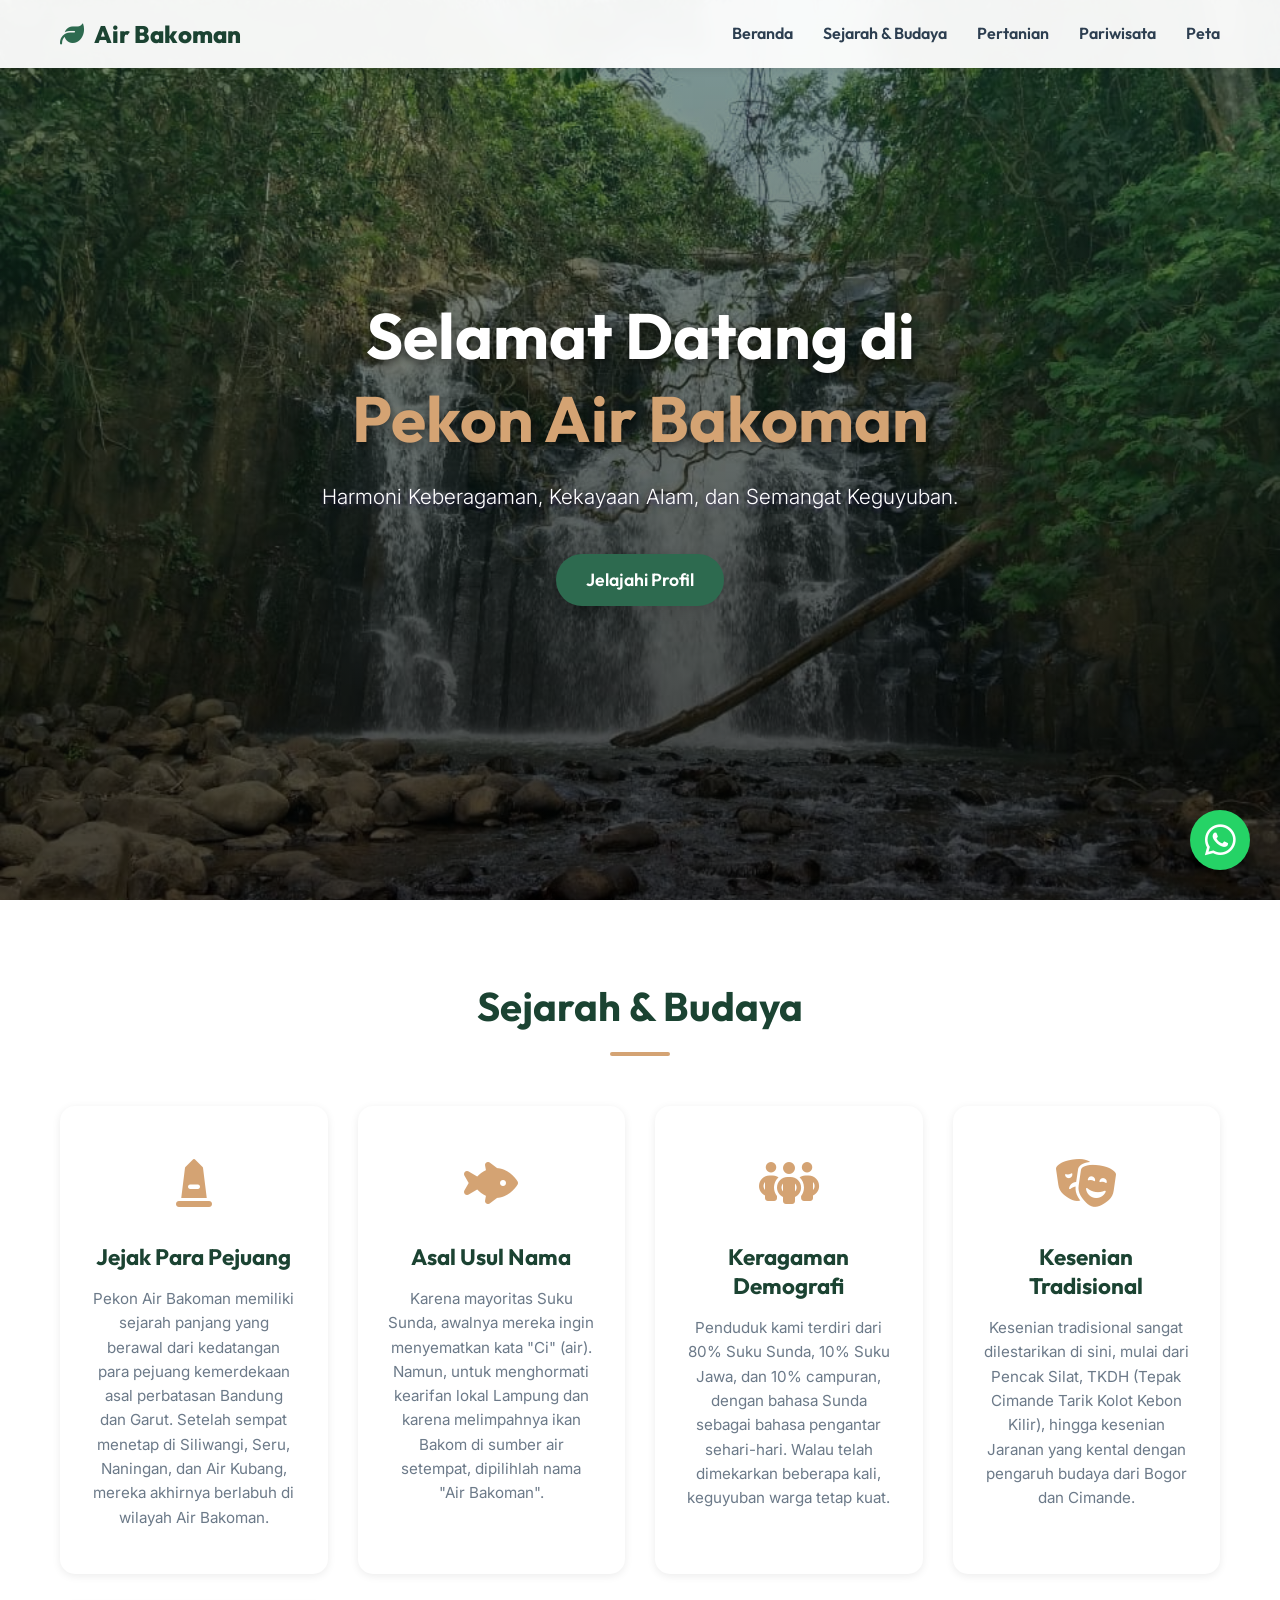
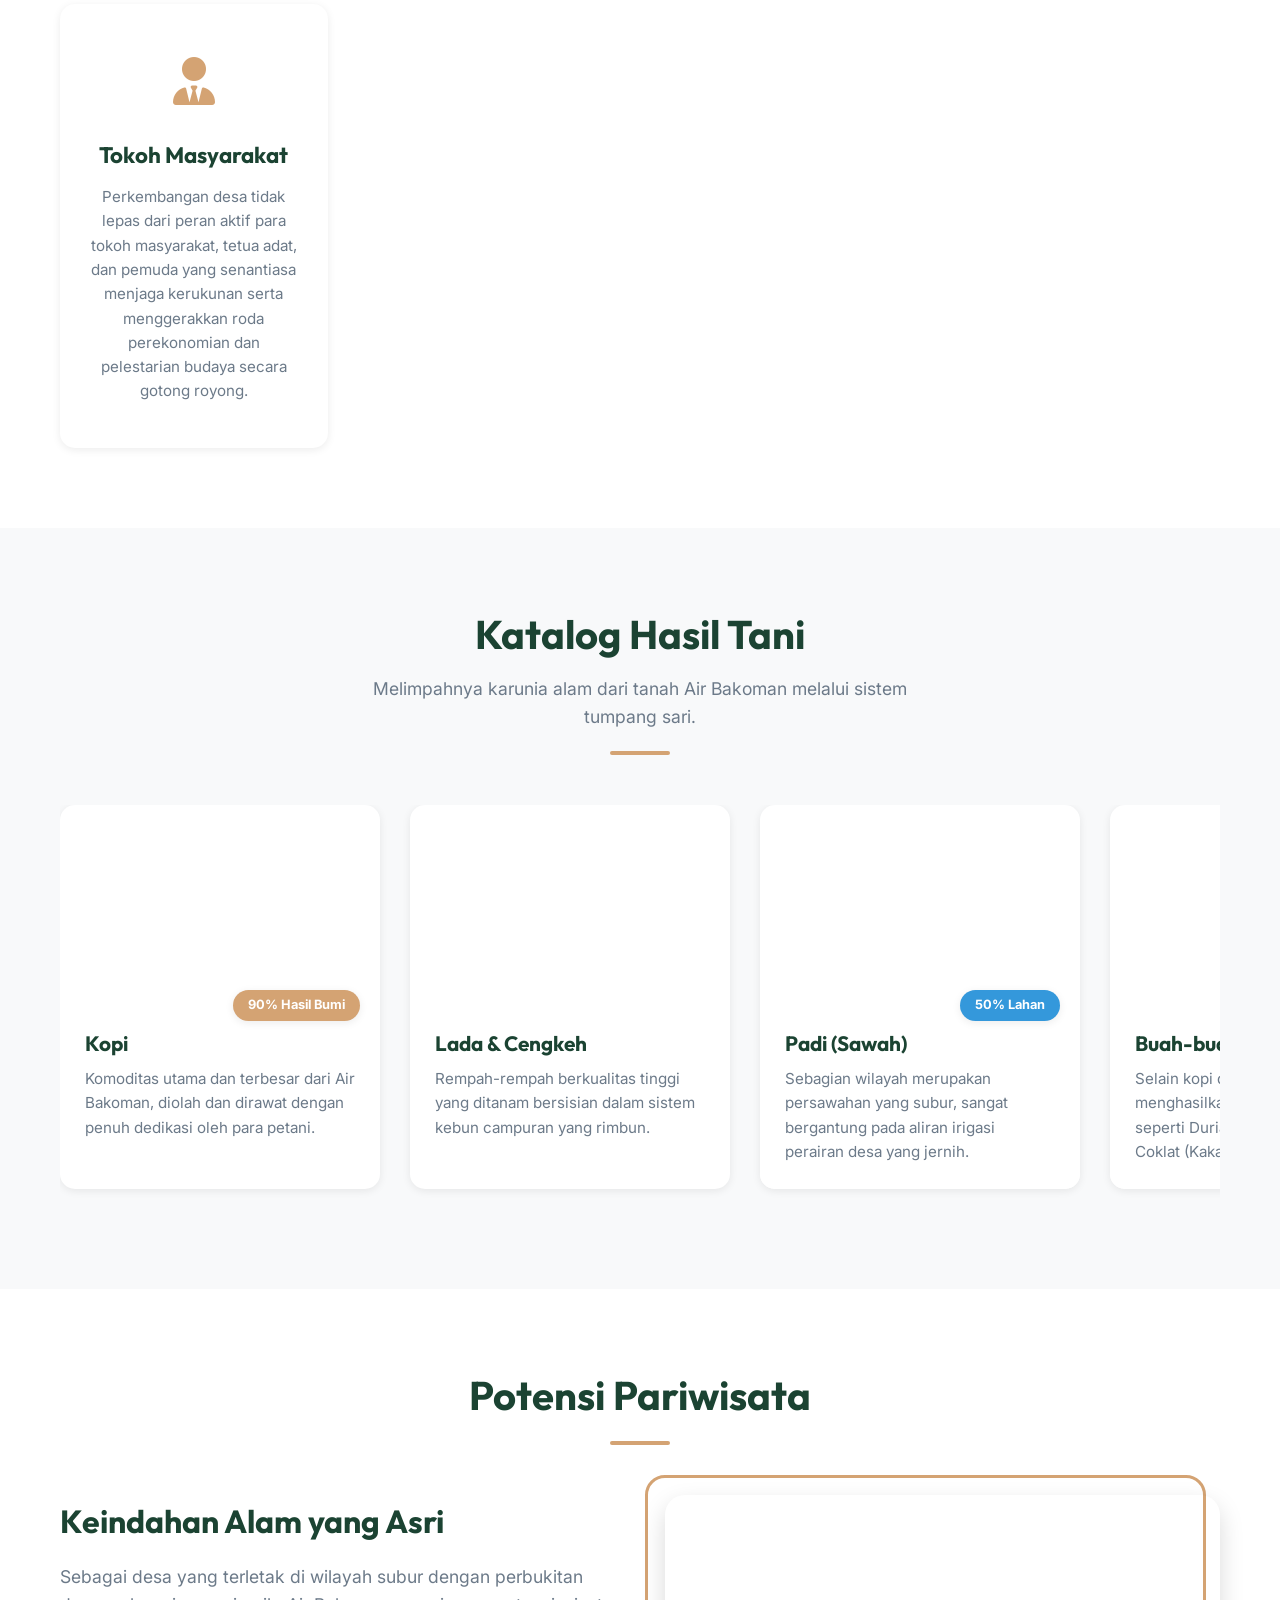
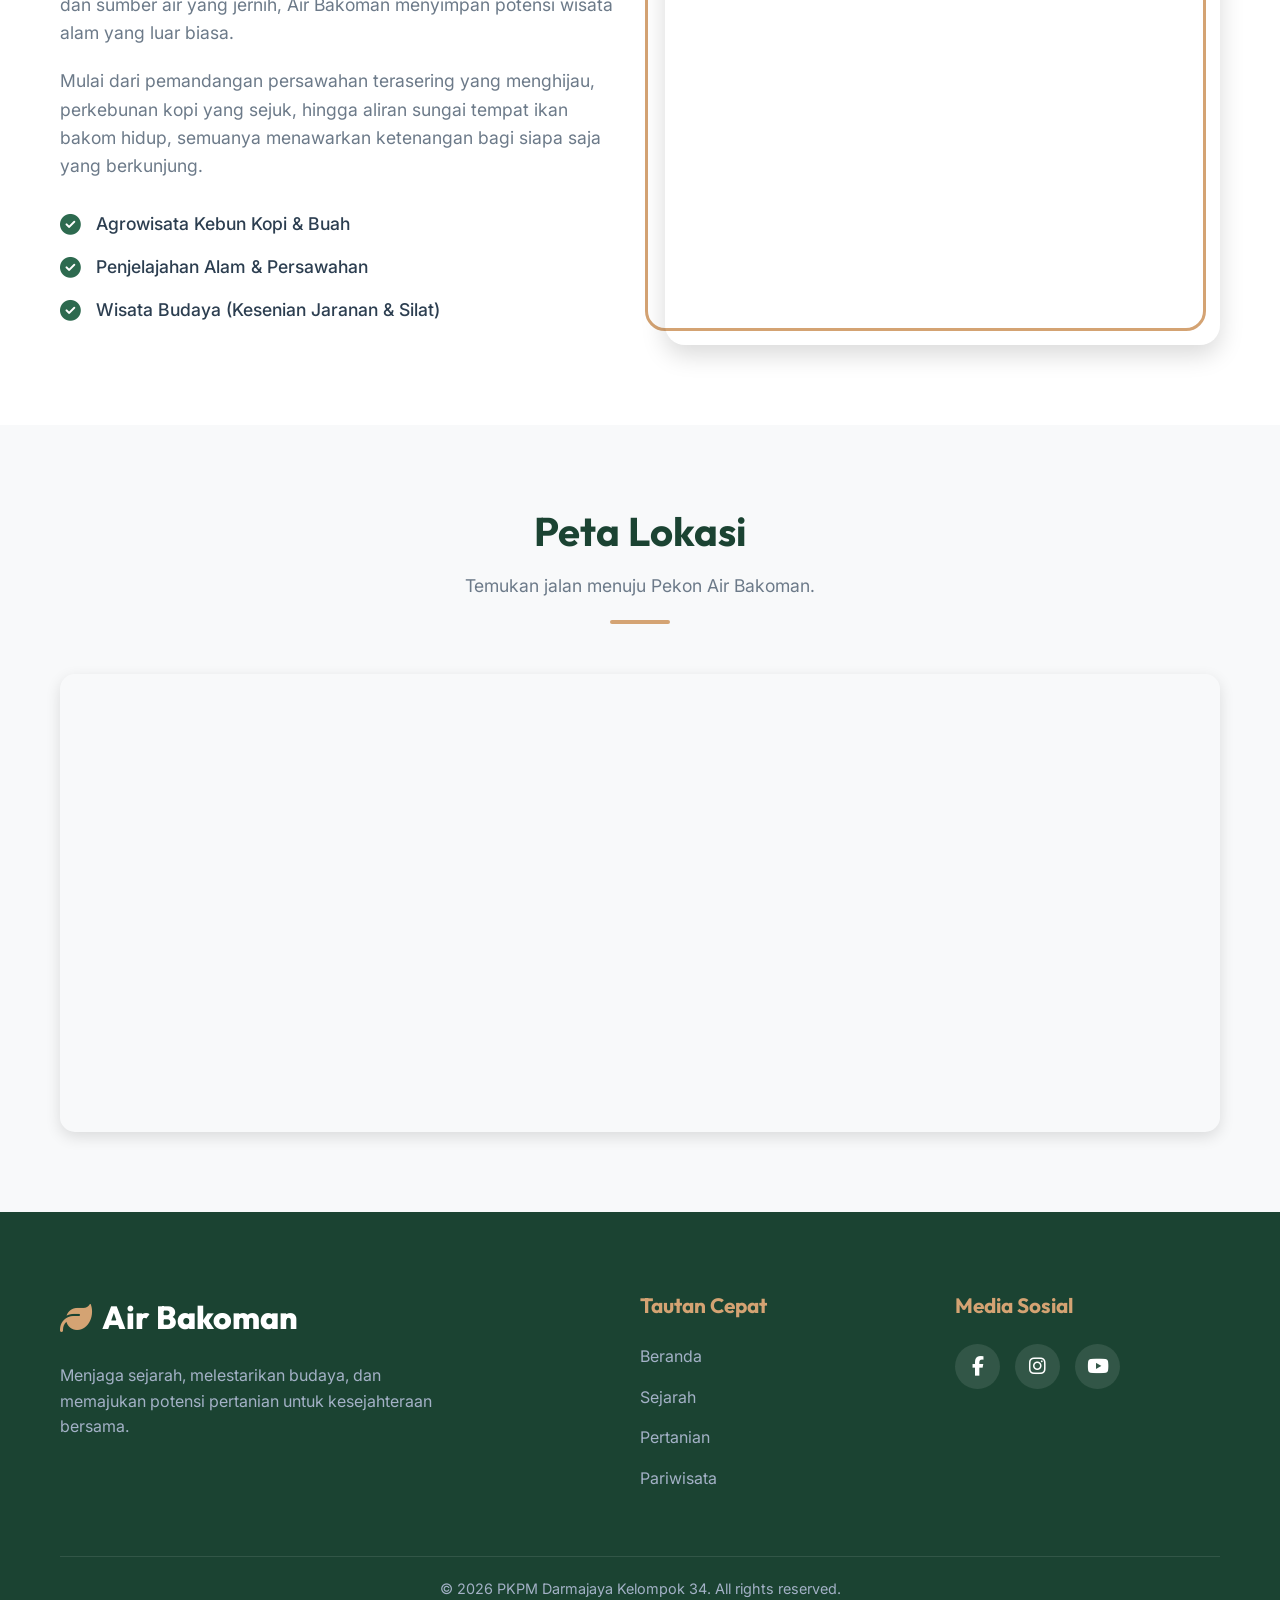
==== index.html @ 79b150c1 "Add files via upload fix" ====
<!DOCTYPE html>
<html lang="id">
<head>
    <meta charset="UTF-8">
    <meta name="viewport" content="width=device-width, initial-scale=1.0">
    <meta name="description" content="Website Profil Pekon Air Bakoman, sebuah desa yang kaya akan sejarah budaya dan potensi pertanian melimpah di perbatasan Lampung.">
    <title>Profil Pekon Air Bakoman</title>
    <!-- Google Fonts -->
    <link rel="preconnect" href="https://fonts.googleapis.com">
    <link rel="preconnect" href="https://fonts.gstatic.com" crossorigin>
    <link href="https://fonts.googleapis.com/css2?family=Inter:wght@300;400;500;600;700&family=Outfit:wght@400;600;700;800&display=swap" rel="stylesheet">
    <!-- Font Awesome Icons -->
    <link rel="stylesheet" href="https://cdnjs.cloudflare.com/ajax/libs/font-awesome/6.4.0/css/all.min.css">
    <!-- Custom CSS -->
    <link rel="stylesheet" href="css/style.css">
</head>
<body>
    <!-- Navbar -->
    <nav class="navbar">
        <div class="nav-container">
            <a href="#" class="nav-logo">
                <i class="fa-solid fa-leaf"></i> <span>Air Bakoman</span>
            </a>
            <div class="nav-menu">
                <a href="#home" class="nav-link">Beranda</a>
                <a href="#history" class="nav-link">Sejarah & Budaya</a>
                <a href="#agriculture" class="nav-link">Pertanian</a>
                <a href="#tourism" class="nav-link">Pariwisata</a>
                <a href="#map" class="nav-link">Peta</a>
            </div>
            <div class="mobile-toggle">
                <i class="fa-solid fa-bars"></i>
            </div>
        </div>
    </nav>

    <!-- Hero Section -->
    <header id="home" class="hero">
        <div class="hero-bg-wrapper">
            <img src="assets/images/arter batu susun.jpeg" alt="Panorama Alam Desa Air Bakoman Tanggamus" class="hero-bg-img" />
            <div class="hero-overlay"></div>
        </div>
        <div class="hero-content">
            <h1 class="fade-in-up">Selamat Datang di <br><span class="highlight">Pekon Air Bakoman</span></h1>
            <p class="fade-in-up delay-1">Harmoni Keberagaman, Kekayaan Alam, dan Semangat Keguyuban.</p>
            <a href="#history" class="btn-primary fade-in-up delay-2">Jelajahi Profil</a>
        </div>
    </header>

    <!-- Sejarah & Budaya Section -->
    <section id="history" class="section reveal">
        <div class="container">
            <div class="section-header">
                <h2>Sejarah & Budaya</h2>
                <div class="divider"></div>
            </div>
            <div class="history-grid">
                <div class="history-card">
                    <div class="card-icon"><i class="fa-solid fa-monument"></i></div>
                    <h3>Jejak Para Pejuang</h3>
                    <p>Pekon Air Bakoman memiliki sejarah panjang yang berawal dari kedatangan para pejuang kemerdekaan asal perbatasan Bandung dan Garut. Setelah sempat menetap di Siliwangi, Seru, Naningan, dan Air Kubang, mereka akhirnya berlabuh di wilayah Air Bakoman.</p>
                </div>
                <div class="history-card">
                    <div class="card-icon"><i class="fa-solid fa-fish-fins"></i></div>
                    <h3>Asal Usul Nama</h3>
                    <p>Karena mayoritas Suku Sunda, awalnya mereka ingin menyematkan kata "Ci" (air). Namun, untuk menghormati kearifan lokal Lampung dan karena melimpahnya ikan Bakom di sumber air setempat, dipilihlah nama "Air Bakoman".</p>
                </div>
                <div class="history-card">
                    <div class="card-icon"><i class="fa-solid fa-people-group"></i></div>
                    <h3>Keragaman Demografi</h3>
                    <p>Penduduk kami terdiri dari 80% Suku Sunda, 10% Suku Jawa, dan 10% campuran, dengan bahasa Sunda sebagai bahasa pengantar sehari-hari. Walau telah dimekarkan beberapa kali, keguyuban warga tetap kuat.</p>
                </div>
                <div class="history-card">
                    <div class="card-icon"><i class="fa-solid fa-masks-theater"></i></div>
                    <h3>Kesenian Tradisional</h3>
                    <p>Kesenian tradisional sangat dilestarikan di sini, mulai dari Pencak Silat, TKDH (Tepak Cimande Tarik Kolot Kebon Kilir), hingga kesenian Jaranan yang kental dengan pengaruh budaya dari Bogor dan Cimande.</p>
                </div>
                <div class="history-card">
                    <div class="card-icon"><i class="fa-solid fa-user-tie"></i></div>
                    <h3>Tokoh Masyarakat</h3>
                    <p>Perkembangan desa tidak lepas dari peran aktif para tokoh masyarakat, tetua adat, dan pemuda yang senantiasa menjaga kerukunan serta menggerakkan roda perekonomian dan pelestarian budaya secara gotong royong.</p>
                </div>
            </div>
        </div>
    </section>

    <!-- Katalog Hasil Tani Section -->
    <section id="agriculture" class="section bg-light reveal">
        <div class="container">
            <div class="section-header">
                <h2>Katalog Hasil Tani</h2>
                <p class="subtitle">Melimpahnya karunia alam dari tanah Air Bakoman melalui sistem tumpang sari.</p>
                <div class="divider"></div>
            </div>
            
            <div class="agri-grid">
                <!-- Card 1 -->
                <div class="agri-card">
                    <div class="agri-img" style="background-image: url('https://images.unsplash.com/photo-1611162458324-aae1eb4129a4?q=80&w=600&auto=format&fit=crop');"></div>
                    <div class="agri-content">
                        <h3>Kopi</h3>
                        <div class="badge">90% Hasil Bumi</div>
                        <p>Komoditas utama dan terbesar dari Air Bakoman, diolah dan dirawat dengan penuh dedikasi oleh para petani.</p>
                    </div>
                </div>
                <!-- Card 2 -->
                <div class="agri-card">
                    <div class="agri-img" style="background-image: url('https://images.unsplash.com/photo-1596040033229-a9821ebd058d?q=80&w=600&auto=format&fit=crop');"></div>
                    <div class="agri-content">
                        <h3>Lada & Cengkeh</h3>
                        <p>Rempah-rempah berkualitas tinggi yang ditanam bersisian dalam sistem kebun campuran yang rimbun.</p>
                    </div>
                </div>
                <!-- Card 3 -->
                <div class="agri-card">
                    <div class="agri-img" style="background-image: url('https://images.unsplash.com/photo-1588668214407-6ea9a6d8c272?q=80&w=600&auto=format&fit=crop');"></div>
                    <div class="agri-content">
                        <h3>Padi (Sawah)</h3>
                        <div class="badge badge-blue">50% Lahan</div>
                        <p>Sebagian wilayah merupakan persawahan yang subur, sangat bergantung pada aliran irigasi perairan desa yang jernih.</p>
                    </div>
                </div>
                <!-- Card 4 -->
                <div class="agri-card">
                    <div class="agri-img" style="background-image: url('https://images.unsplash.com/photo-1610832958506-aa56368176cf?q=80&w=600&auto=format&fit=crop');"></div>
                    <div class="agri-content">
                        <h3>Buah-buahan</h3>
                        <p>Selain kopi dan rempah, kebun juga menghasilkan panen buah musiman seperti Durian, Alpukat, Pisang, dan Coklat (Kakao).</p>
                    </div>
                </div>
            </div>
        </div>
    </section>

    <!-- Pariwisata Section -->
    <section id="tourism" class="section reveal">
        <div class="container">
            <div class="section-header">
                <h2>Potensi Pariwisata</h2>
                <div class="divider"></div>
            </div>
            <div class="tourism-container">
                <div class="tourism-info">
                    <h3>Keindahan Alam yang Asri</h3>
                    <p>Sebagai desa yang terletak di wilayah subur dengan perbukitan dan sumber air yang jernih, Air Bakoman menyimpan potensi wisata alam yang luar biasa.</p>
                    <p>Mulai dari pemandangan persawahan terasering yang menghijau, perkebunan kopi yang sejuk, hingga aliran sungai tempat ikan bakom hidup, semuanya menawarkan ketenangan bagi siapa saja yang berkunjung.</p>
                    <ul class="tourism-list">
                        <li><i class="fa-solid fa-check-circle"></i> Agrowisata Kebun Kopi & Buah</li>
                        <li><i class="fa-solid fa-check-circle"></i> Penjelajahan Alam & Persawahan</li>
                        <li><i class="fa-solid fa-check-circle"></i> Wisata Budaya (Kesenian Jaranan & Silat)</li>
                    </ul>
                </div>
                <div class="tourism-image" style="background-image: url('https://images.unsplash.com/photo-1518182170546-076616fdfaaf?q=80&w=800&auto=format&fit=crop');">
                </div>
            </div>
        </div>
    </section>

    <!-- Maps Section -->
    <section id="map" class="section bg-light reveal">
        <div class="container">
            <div class="section-header">
                <h2>Peta Lokasi</h2>
                <p class="subtitle">Temukan jalan menuju Pekon Air Bakoman.</p>
                <div class="divider"></div>
            </div>
            <div class="map-container">
                <!-- Using a placeholder embed map since exact coordinates weren't provided. 
                     Will use general Lampung / Pulau Panggung area as placeholder -->
                <iframe 
                    src="https://www.google.com/maps/embed?pb=!1m18!1m12!1m3!1d127116.74235284196!2d104.604712!3d-5.3615175!2m3!1f0!2f0!3f0!3m2!1i1024!2i768!4f13.1!3m3!1m2!1s0x2e472f8832ebaa2b%3A0xf6b50e39c4f74d0!2sPulau%20Panggung%2C%20Tanggamus%20Regency%2C%20Lampung!5e0!3m2!1sen!2sid!4v1700000000000!5m2!1sen!2sid" 
                    width="100%" 
                    height="450" 
                    style="border:0;" 
                    allowfullscreen="" 
                    loading="lazy" 
                    referrerpolicy="no-referrer-when-downgrade">
                </iframe>
            </div>
        </div>
    </section>

    <!-- Footer -->
    <footer class="footer">
        <div class="container">
            <div class="footer-grid">
                <div class="footer-brand">
                    <div class="footer-logo">
                        <i class="fa-solid fa-leaf"></i> <span>Air Bakoman</span>
                    </div>
                    <p>Menjaga sejarah, melestarikan budaya, dan memajukan potensi pertanian untuk kesejahteraan bersama.</p>
                </div>
                <div class="footer-links">
                    <h3>Tautan Cepat</h3>
                    <ul>
                        <li><a href="#home">Beranda</a></li>
                        <li><a href="#history">Sejarah</a></li>
                        <li><a href="#agriculture">Pertanian</a></li>
                        <li><a href="#tourism">Pariwisata</a></li>
                    </ul>
                </div>
                <div class="footer-social">
                    <h3>Media Sosial</h3>
                    <div class="social-icons">
                        <a href="#" class="social-icon"><i class="fa-brands fa-facebook-f"></i></a>
                        <a href="#" class="social-icon"><i class="fa-brands fa-instagram"></i></a>
                        <a href="#" class="social-icon"><i class="fa-brands fa-youtube"></i></a>
                    </div>
                </div>
            </div>
            <div class="footer-bottom">
                <p>&copy; 2026 PKPM Darmajaya Kelompok 34. All rights reserved.</p>
            </div>
        </div>
    </footer>

    <!-- WhatsApp Floating Button -->
    <a href="https://wa.me/6281234567890" class="wa-float" target="_blank" rel="noopener noreferrer">
        <i class="fa-brands fa-whatsapp"></i>
    </a>

    <!-- Scripts -->
    <script src="js/script.js"></script>
</body>
</html>
---- css/style.css ----
/* Root Variables for Theming */
:root {
    --primary-color: #2D6A4F; /* Emerald Green */
    --primary-dark: #1B4332;
    --primary-light: #40916C;
    --accent-color: #D4A373; /* Earthy Brown/Gold */
    --text-dark: #2C3E50;
    --text-light: #6C7A89;
    --bg-light: #F8F9FA;
    --bg-white: #FFFFFF;
    
    --font-heading: 'Outfit', sans-serif;
    --font-body: 'Inter', sans-serif;
    
    --transition: all 0.3s ease;
    --shadow-sm: 0 2px 8px rgba(0,0,0,0.08);
    --shadow-md: 0 5px 15px rgba(0,0,0,0.12);
    --shadow-lg: 0 10px 25px rgba(0,0,0,0.15);
}

/* Reset & Base Styles */
* {
    margin: 0;
    padding: 0;
    box-sizing: border-box;
}

html {
    scroll-behavior: smooth;
}

body {
    font-family: var(--font-body);
    color: var(--text-dark);
    line-height: 1.6;
    background-color: var(--bg-white);
    overflow-x: hidden;
}

h1, h2, h3, h4, h5, h6 {
    font-family: var(--font-heading);
    font-weight: 700;
    line-height: 1.3;
}

a {
    text-decoration: none;
    color: inherit;
    transition: var(--transition);
}

ul {
    list-style: none;
}

.container {
    max-width: 1200px;
    margin: 0 auto;
    padding: 0 20px;
}

.section {
    padding: 80px 0;
}

.bg-light {
    background-color: var(--bg-light);
}

.section-header {
    text-align: center;
    margin-bottom: 50px;
}

.section-header h2 {
    font-size: 2.5rem;
    color: var(--primary-dark);
    margin-bottom: 15px;
}

.section-header .subtitle {
    color: var(--text-light);
    font-size: 1.1rem;
    max-width: 600px;
    margin: 0 auto;
}

.divider {
    height: 4px;
    width: 60px;
    background-color: var(--accent-color);
    margin: 20px auto 0;
    border-radius: 2px;
}

/* Typography & Utilities */
.btn-primary {
    display: inline-block;
    background-color: var(--primary-color);
    color: white;
    padding: 12px 30px;
    border-radius: 30px;
    font-family: var(--font-heading);
    font-weight: 600;
    font-size: 1.1rem;
    box-shadow: var(--shadow-md);
}

.btn-primary:hover {
    background-color: var(--primary-dark);
    transform: translateY(-3px);
    box-shadow: var(--shadow-lg);
}

/* Navbar */
.navbar {
    position: fixed;
    top: 0;
    left: 0;
    width: 100%;
    background-color: rgba(255, 255, 255, 0.95);
    backdrop-filter: blur(10px);
    box-shadow: var(--shadow-sm);
    z-index: 1000;
    transition: var(--transition);
    padding: 15px 0;
}

.navbar.scrolled {
    padding: 10px 0;
}

.nav-container {
    max-width: 1200px;
    margin: 0 auto;
    padding: 0 20px;
    display: flex;
    justify-content: space-between;
    align-items: center;
}

.nav-logo {
    display: flex;
    align-items: center;
    gap: 10px;
    font-family: var(--font-heading);
    font-size: 1.5rem;
    font-weight: 800;
    color: var(--primary-dark);
}

.nav-logo i {
    color: var(--primary-color);
}

.nav-menu {
    display: flex;
    gap: 30px;
}

.nav-link {
    font-family: var(--font-heading);
    font-weight: 600;
    font-size: 1rem;
    color: var(--text-dark);
    position: relative;
}

.nav-link::after {
    content: '';
    position: absolute;
    bottom: -5px;
    left: 0;
    width: 0;
    height: 2px;
    background-color: var(--primary-color);
    transition: var(--transition);
}

.nav-link:hover {
    color: var(--primary-color);
}

.nav-link:hover::after {
    width: 100%;
}

.mobile-toggle {
    display: none;
    font-size: 1.5rem;
    color: var(--primary-dark);
    cursor: pointer;
}

/* Hero Section */
.hero {
    height: 100vh;
    position: relative;
    display: flex;
    align-items: center;
    justify-content: center;
    text-align: center;
    color: white;
    overflow: hidden; /* Important for shape divider and kenburns */
}

.hero-bg-wrapper {
    position: absolute;
    top: 0;
    left: 0;
    width: 100%;
    height: 100%;
    z-index: 0;
    overflow: hidden;
}

.hero-bg-img {
    width: 100%;
    height: 100%;
    object-fit: cover;
    object-position: center;
    animation: kenburns 25s infinite alternate ease-in-out;
    transform-origin: center center;
}

.hero-overlay {
    position: absolute;
    top: 0;
    left: 0;
    width: 100%;
    height: 100%;
    background: linear-gradient(rgba(27, 67, 50, 0.5), rgba(0, 0, 0, 0.7));
    z-index: 1;
}

.hero-content {
    position: relative;
    z-index: 2;
    max-width: 800px;
    padding: 0 20px;
}

@keyframes kenburns {
    0% { transform: scale(1); }
    100% { transform: scale(1.15); }
}


.hero h1 {
    font-size: 4rem;
    margin-bottom: 20px;
    text-shadow: 0 4px 10px rgba(0,0,0,0.5);
}

.hero .highlight {
    color: var(--accent-color);
}

.hero p {
    font-size: 1.3rem;
    margin-bottom: 40px;
    font-weight: 300;
    text-shadow: 0 2px 5px rgba(40, 13, 101, 0.5);
}

/* Animations */
.fade-in-up {
    opacity: 0;
    transform: translateY(30px);
    animation: fadeInUp 1s ease forwards;
}

.delay-1 { animation-delay: 0.3s; }
.delay-2 { animation-delay: 0.6s; }

@keyframes fadeInUp {
    to {
        opacity: 1;
        transform: translateY(0);
    }
}

/* Sejarah & Budaya */
.history-grid {
    display: grid;
    grid-template-columns: repeat(auto-fit, minmax(250px, 1fr));
    gap: 30px;
    margin-top: 40px;
}

.history-card {
    background: var(--bg-white);
    padding: 40px 30px;
    border-radius: 15px;
    box-shadow: var(--shadow-sm);
    text-align: center;
    transition: var(--transition);
    border-bottom: 4px solid transparent;
}

.history-card:hover {
    transform: translateY(-10px);
    box-shadow: var(--shadow-md);
    border-bottom-color: var(--primary-color);
}

.card-icon {
    font-size: 3rem;
    color: var(--accent-color);
    margin-bottom: 20px;
}

.history-card h3 {
    color: var(--primary-dark);
    margin-bottom: 15px;
    font-size: 1.4rem;
}

.history-card p {
    color: var(--text-light);
    font-size: 0.95rem;
}

/* Katalog Hasil Tani Slider */
.agri-grid {
    display: flex;
    overflow-x: auto;
    scroll-snap-type: x mandatory;
    gap: 30px;
    padding-bottom: 20px;
    scrollbar-width: thin;
    scrollbar-color: var(--primary-color) var(--bg-light);
}

.agri-grid::-webkit-scrollbar {
    height: 8px;
}
.agri-grid::-webkit-scrollbar-track {
    background: var(--bg-light);
    border-radius: 4px;
}
.agri-grid::-webkit-scrollbar-thumb {
    background-color: var(--primary-color);
    border-radius: 4px;
}

.agri-card {
    flex: 0 0 auto;
    width: 320px;
    scroll-snap-align: start;
    background: var(--bg-white);
    border-radius: 15px;
    overflow: hidden;
    box-shadow: var(--shadow-sm);
    transition: var(--transition);
}

.agri-card:hover {
    transform: translateY(-10px);
    box-shadow: var(--shadow-lg);
}

.agri-img {
    height: 200px;
    background-size: cover;
    background-position: center;
    transition: var(--transition);
}

.agri-card:hover .agri-img {
    transform: scale(1.05);
}

.agri-content {
    padding: 25px;
    position: relative;
    background: var(--bg-white);
}

.agri-content h3 {
    color: var(--primary-dark);
    margin-bottom: 10px;
    font-size: 1.3rem;
}

.agri-content p {
    color: var(--text-light);
    font-size: 0.95rem;
}

.badge {
    position: absolute;
    top: -15px;
    right: 20px;
    background: var(--accent-color);
    color: white;
    padding: 5px 15px;
    border-radius: 20px;
    font-size: 0.8rem;
    font-weight: 700;
    box-shadow: var(--shadow-sm);
}

.badge-blue {
    background: #3498db;
}

/* Pariwisata */
.tourism-container {
    display: grid;
    grid-template-columns: 1fr 1fr;
    gap: 50px;
    align-items: center;
}

.tourism-info h3 {
    font-size: 2rem;
    color: var(--primary-dark);
    margin-bottom: 20px;
}

.tourism-info p {
    color: var(--text-light);
    margin-bottom: 20px;
    font-size: 1.1rem;
}

.tourism-list {
    margin-top: 30px;
}

.tourism-list li {
    display: flex;
    align-items: center;
    gap: 15px;
    margin-bottom: 15px;
    font-size: 1.1rem;
    font-weight: 500;
    color: var(--text-dark);
}

.tourism-list i {
    color: var(--primary-color);
    font-size: 1.3rem;
}

.tourism-image {
    height: 450px;
    border-radius: 20px;
    background-size: cover;
    background-position: center;
    box-shadow: var(--shadow-lg);
    position: relative;
}

.tourism-image::before {
    content: '';
    position: absolute;
    top: -20px;
    left: -20px;
    width: 100%;
    height: 100%;
    border: 3px solid var(--accent-color);
    border-radius: 20px;
    z-index: -1;
}

/* Map */
.map-container {
    border-radius: 15px;
    overflow: hidden;
    box-shadow: var(--shadow-md);
}

/* Footer */
.footer {
    background-color: var(--primary-dark);
    color: white;
    padding: 80px 0 20px;
}

.footer-grid {
    display: grid;
    grid-template-columns: 2fr 1fr 1fr;
    gap: 50px;
    margin-bottom: 50px;
}

.footer-logo {
    display: flex;
    align-items: center;
    gap: 10px;
    font-family: var(--font-heading);
    font-size: 2rem;
    font-weight: 800;
    margin-bottom: 20px;
}

.footer-logo i {
    color: var(--accent-color);
}

.footer-brand p {
    color: #A3B1C6;
    max-width: 400px;
}

.footer-links h3, .footer-social h3 {
    font-family: var(--font-heading);
    font-size: 1.3rem;
    margin-bottom: 25px;
    color: var(--accent-color);
}

.footer-links ul li {
    margin-bottom: 15px;
}

.footer-links a {
    color: #A3B1C6;
}

.footer-links a:hover {
    color: white;
    padding-left: 5px;
}

.social-icons {
    display: flex;
    gap: 15px;
}

.social-icon {
    display: flex;
    align-items: center;
    justify-content: center;
    width: 45px;
    height: 45px;
    background-color: rgba(255,255,255,0.1);
    border-radius: 50%;
    color: white;
    font-size: 1.2rem;
}

.social-icon:hover {
    background-color: var(--accent-color);
    transform: translateY(-3px);
}

.footer-bottom {
    text-align: center;
    padding-top: 20px;
    border-top: 1px solid rgba(255,255,255,0.1);
    color: #A3B1C6;
    font-size: 0.9rem;
}

/* Scroll Reveal Classes */
.reveal {
    opacity: 0;
    transform: translateY(50px);
    transition: all 0.8s ease;
}

.reveal.active {
    opacity: 1;
    transform: translateY(0);
}

/* Responsive Design */
@media (max-width: 992px) {
    .hero h1 { font-size: 3rem; }
    .tourism-container { grid-template-columns: 1fr; }
    .tourism-image { height: 350px; margin-top: 30px; }
    .footer-grid { grid-template-columns: 1fr 1fr; }
}

@media (max-width: 768px) {
    .nav-menu {
        position: fixed;
        top: 70px;
        left: -100%;
        width: 100%;
        height: calc(100vh - 70px);
        background-color: var(--bg-white);
        flex-direction: column;
        align-items: center;
        justify-content: center;
        transition: var(--transition);
    }
    
    .nav-menu.active {
        left: 0;
    }
    
    .mobile-toggle { display: block; }
    
    .hero h1 { font-size: 2.5rem; }
    .hero p { font-size: 1.1rem; }
    
    .footer-grid { grid-template-columns: 1fr; gap: 30px; }
}

/* WhatsApp Floating Button */
.wa-float {
    position: fixed;
    width: 60px;
    height: 60px;
    bottom: 30px;
    right: 30px;
    background-color: #25d366;
    color: #FFF;
    border-radius: 50px;
    text-align: center;
    font-size: 35px;
    box-shadow: var(--shadow-lg);
    z-index: 100;
    display: flex;
    align-items: center;
    justify-content: center;
    transition: var(--transition);
}

.wa-float:hover {
    background-color: #1ebe57;
    transform: translateY(-5px) scale(1.05);
    color: #FFF;
}
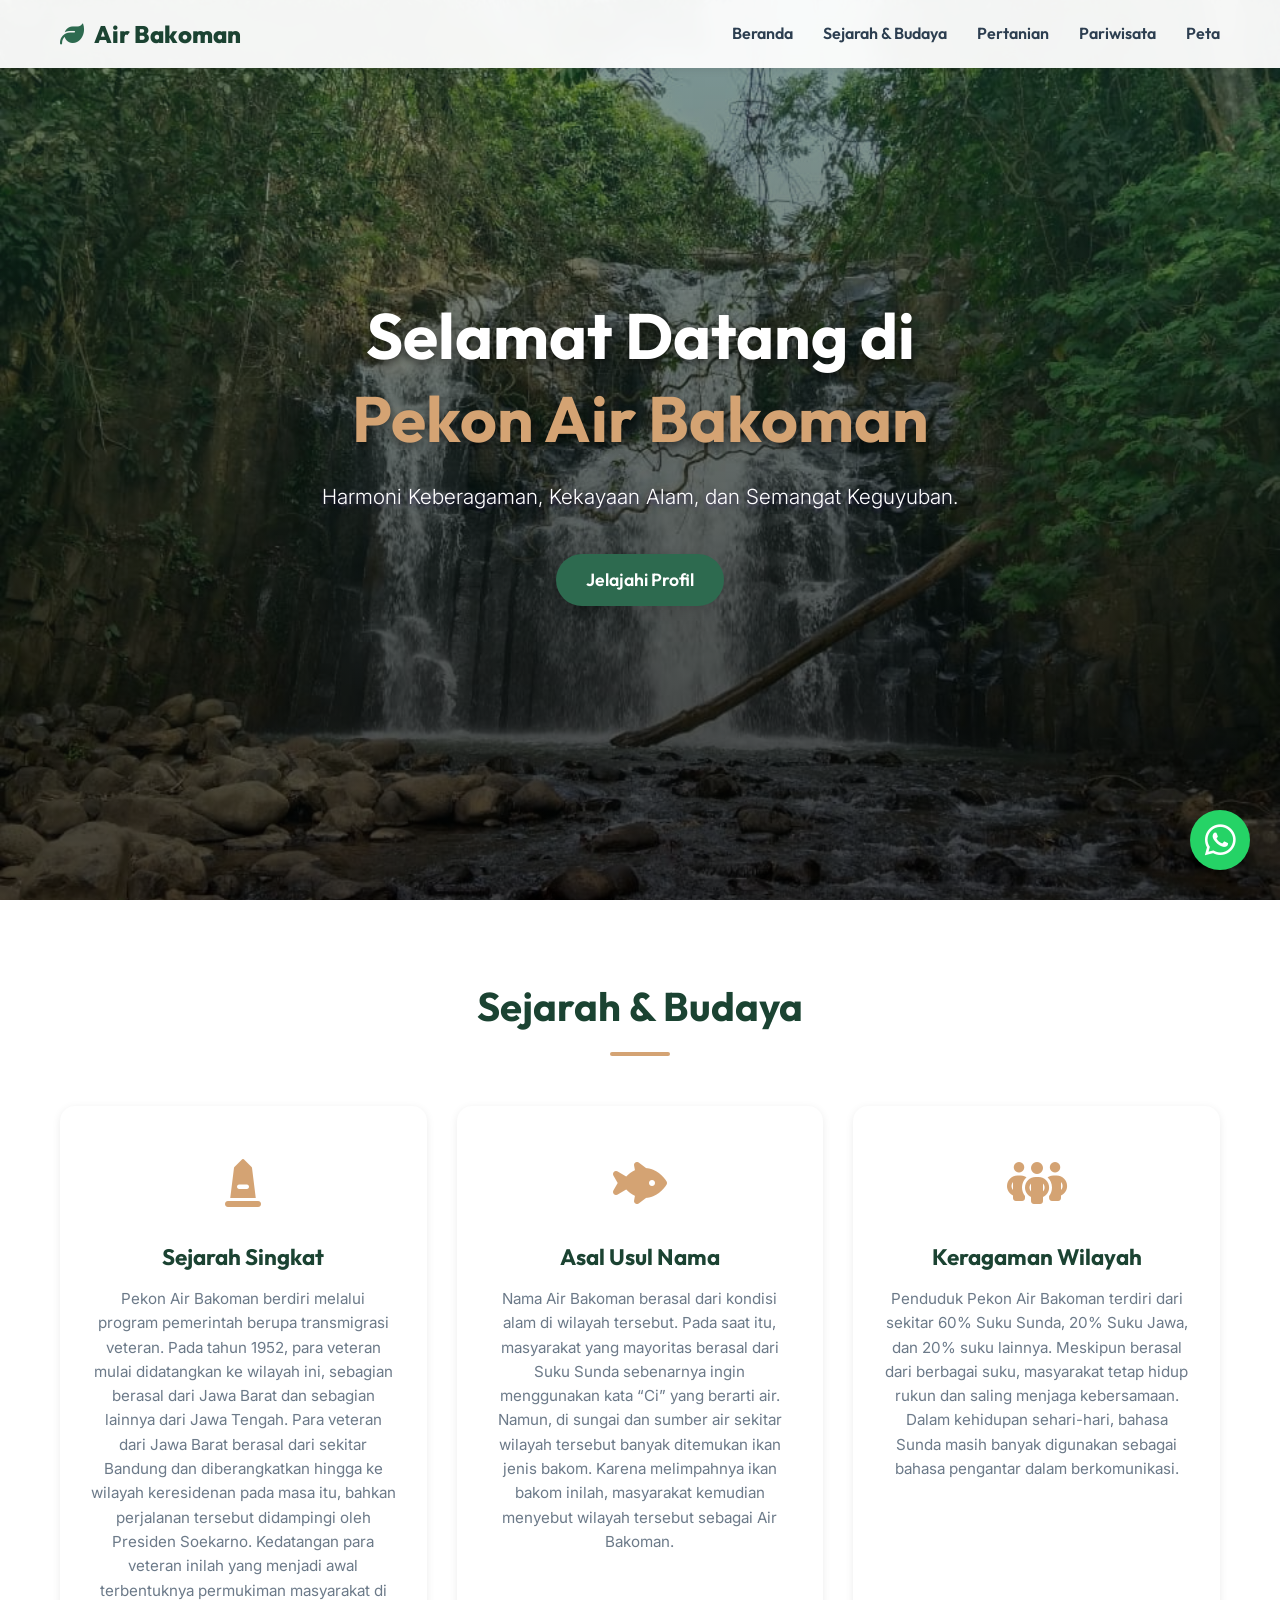
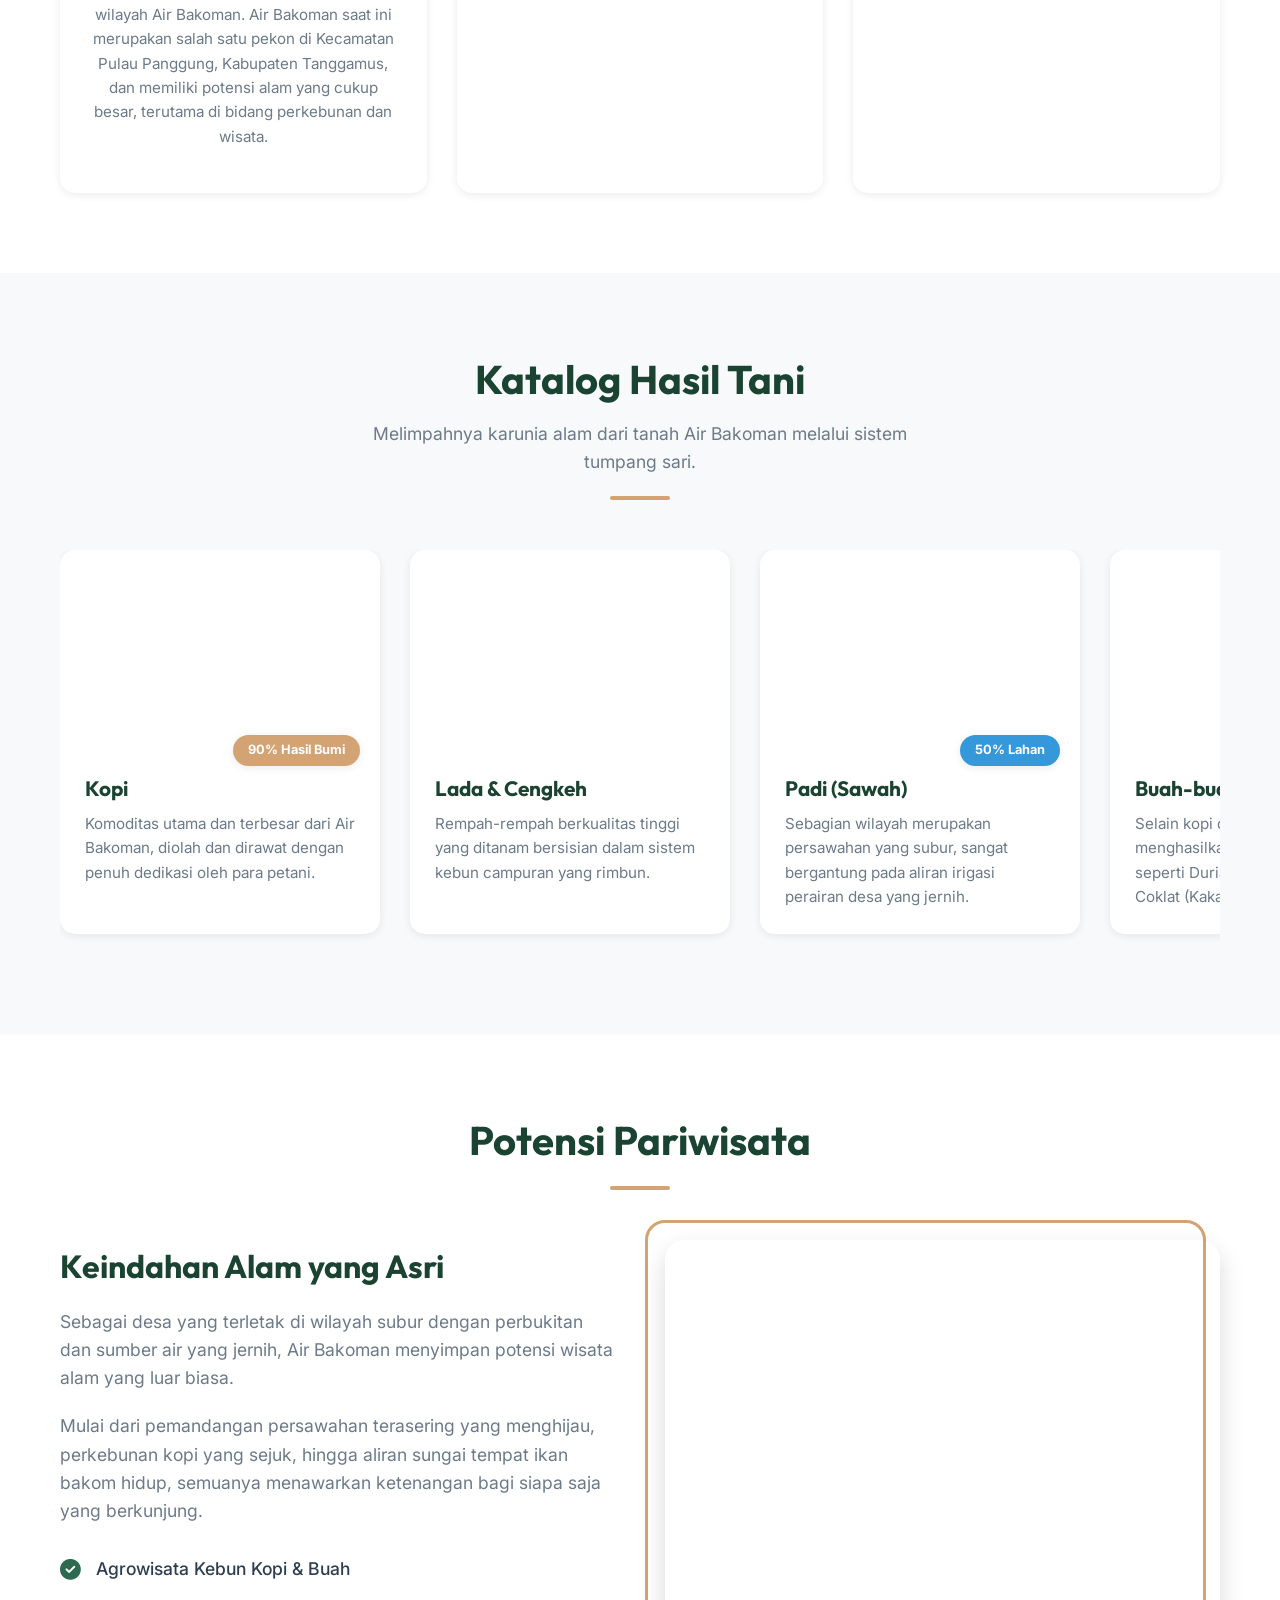
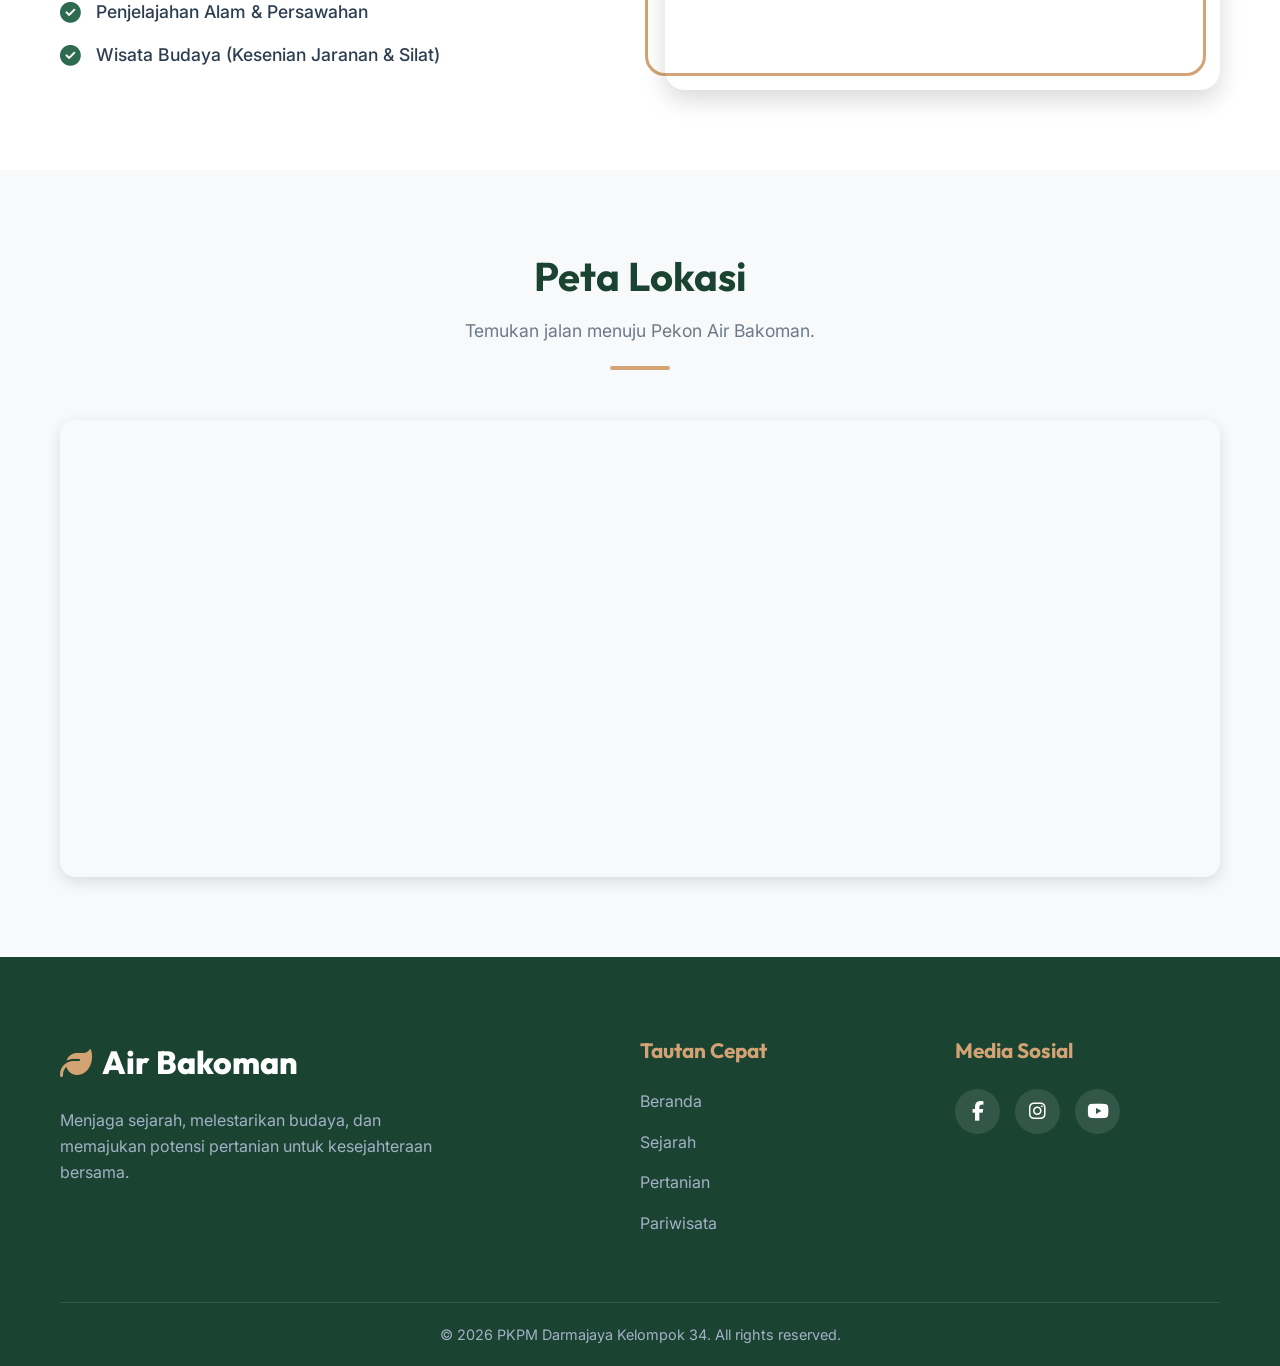
==== commit e2aadd0f: "Add files via upload" ====
--- a/index.html
+++ b/index.html
@@ -3,16 +3,58 @@
 <head>
     <meta charset="UTF-8">
     <meta name="viewport" content="width=device-width, initial-scale=1.0">
-    <meta name="description" content="Website Profil Pekon Air Bakoman, sebuah desa yang kaya akan sejarah budaya dan potensi pertanian melimpah di perbatasan Lampung.">
-    <title>Profil Pekon Air Bakoman</title>
+    
+    <!-- Primary Meta Tags -->
+    <title>Pekon Air Bakoman - Desa Wisata & Penghasil Kopi Tanggamus</title>
+    <meta name="title" content="Pekon Air Bakoman - Desa Wisata & Penghasil Kopi Tanggamus">
+    <meta name="description" content="Website Resmi Profil Pekon Air Bakoman, Kecamatan Pulau Panggung, Kabupaten Tanggamus, Lampung. Jelajahi sejarah transmigrasi veteran, keanekaragaman budaya, pariwisata, dan potensi pertanian kopi terbaik.">
+    <meta name="keywords" content="Pekon Air Bakoman, Desa Air Bakoman, Tanggamus, Lampung, Pulau Panggung, Kopi Tanggamus, Transmigrasi Veteran, Wisata Tanggamus, Desa Wisata Lampung">
+    <meta name="author" content="Pemerintah Pekon Air Bakoman">
+    <meta name="robots" content="index, follow">
+
+    <!-- Open Graph / Facebook -->
+    <meta property="og:type" content="website">
+    <meta property="og:url" content="https://airbakoman.desa.id/">
+    <meta property="og:title" content="Pekon Air Bakoman - Desa Wisata & Penghasil Kopi Tanggamus">
+    <meta property="og:description" content="Website Resmi Profil Pekon Air Bakoman, Kecamatan Pulau Panggung, Kabupaten Tanggamus, Lampung. Jelajahi sejarah transmigrasi veteran, keanekaragaman budaya, pariwisata, dan potensi pertanian kopi terbaik.">
+    <meta property="og:image" content="https://images.unsplash.com/photo-1590059345266-9d628c6426db?q=80&w=1920&auto=format&fit=crop">
+
+    <!-- Twitter -->
+    <meta property="twitter:card" content="summary_large_image">
+    <meta property="twitter:url" content="https://airbakoman.desa.id/">
+    <meta property="twitter:title" content="Pekon Air Bakoman - Desa Wisata & Penghasil Kopi Tanggamus">
+    <meta property="twitter:description" content="Website Resmi Profil Pekon Air Bakoman, Kecamatan Pulau Panggung, Kabupaten Tanggamus, Lampung. Jelajahi sejarah transmigrasi veteran, keanekaragaman budaya, pariwisata, dan potensi pertanian kopi terbaik.">
+    <meta property="twitter:image" content="https://images.unsplash.com/photo-1590059345266-9d628c6426db?q=80&w=1920&auto=format&fit=crop">
+
     <!-- Google Fonts -->
     <link rel="preconnect" href="https://fonts.googleapis.com">
     <link rel="preconnect" href="https://fonts.gstatic.com" crossorigin>
     <link href="https://fonts.googleapis.com/css2?family=Inter:wght@300;400;500;600;700&family=Outfit:wght@400;600;700;800&display=swap" rel="stylesheet">
+    
     <!-- Font Awesome Icons -->
     <link rel="stylesheet" href="https://cdnjs.cloudflare.com/ajax/libs/font-awesome/6.4.0/css/all.min.css">
+    
     <!-- Custom CSS -->
     <link rel="stylesheet" href="css/style.css">
+
+    <!-- Structured Data (JSON-LD) -->
+    <script type="application/ld+json">
+    {
+      "@context": "https://schema.org",
+      "@type": "GovernmentOrganization",
+      "name": "Pemerintah Pekon Air Bakoman",
+      "alternateName": "Desa Air Bakoman",
+      "url": "https://airbakoman.desa.id/",
+      "logo": "https://images.unsplash.com/photo-1590059345266-9d628c6426db?q=80&w=200&auto=format&fit=crop",
+      "description": "Pekon Air Bakoman adalah sebuah desa di Kecamatan Pulau Panggung, Kabupaten Tanggamus, Lampung dengan potensi pertanian kopi dan pariwisata alam.",
+      "address": {
+        "@type": "PostalAddress",
+        "addressLocality": "Pulau Panggung",
+        "addressRegion": "Lampung",
+        "addressCountry": "ID"
+      }
+    }
+    </script>
 </head>
 <body>
     <!-- Navbar -->
@@ -57,28 +99,18 @@
             <div class="history-grid">
                 <div class="history-card">
                     <div class="card-icon"><i class="fa-solid fa-monument"></i></div>
-                    <h3>Jejak Para Pejuang</h3>
-                    <p>Pekon Air Bakoman memiliki sejarah panjang yang berawal dari kedatangan para pejuang kemerdekaan asal perbatasan Bandung dan Garut. Setelah sempat menetap di Siliwangi, Seru, Naningan, dan Air Kubang, mereka akhirnya berlabuh di wilayah Air Bakoman.</p>
+                    <h3>Sejarah Singkat</h3>
+                    <p>Pekon Air Bakoman berdiri melalui program pemerintah berupa transmigrasi veteran. Pada tahun 1952, para veteran mulai didatangkan ke wilayah ini, sebagian berasal dari Jawa Barat dan sebagian lainnya dari Jawa Tengah. Para veteran dari Jawa Barat berasal dari sekitar Bandung dan diberangkatkan hingga ke wilayah keresidenan pada masa itu, bahkan perjalanan tersebut didampingi oleh Presiden Soekarno. Kedatangan para veteran inilah yang menjadi awal terbentuknya permukiman masyarakat di wilayah Air Bakoman. Air Bakoman saat ini merupakan salah satu pekon di Kecamatan Pulau Panggung, Kabupaten Tanggamus, dan memiliki potensi alam yang cukup besar, terutama di bidang perkebunan dan wisata.</p>
                 </div>
                 <div class="history-card">
                     <div class="card-icon"><i class="fa-solid fa-fish-fins"></i></div>
                     <h3>Asal Usul Nama</h3>
-                    <p>Karena mayoritas Suku Sunda, awalnya mereka ingin menyematkan kata "Ci" (air). Namun, untuk menghormati kearifan lokal Lampung dan karena melimpahnya ikan Bakom di sumber air setempat, dipilihlah nama "Air Bakoman".</p>
+                    <p>Nama Air Bakoman berasal dari kondisi alam di wilayah tersebut. Pada saat itu, masyarakat yang mayoritas berasal dari Suku Sunda sebenarnya ingin menggunakan kata “Ci” yang berarti air. Namun, di sungai dan sumber air sekitar wilayah tersebut banyak ditemukan ikan jenis bakom. Karena melimpahnya ikan bakom inilah, masyarakat kemudian menyebut wilayah tersebut sebagai Air Bakoman.</p>
                 </div>
                 <div class="history-card">
                     <div class="card-icon"><i class="fa-solid fa-people-group"></i></div>
-                    <h3>Keragaman Demografi</h3>
-                    <p>Penduduk kami terdiri dari 80% Suku Sunda, 10% Suku Jawa, dan 10% campuran, dengan bahasa Sunda sebagai bahasa pengantar sehari-hari. Walau telah dimekarkan beberapa kali, keguyuban warga tetap kuat.</p>
-                </div>
-                <div class="history-card">
-                    <div class="card-icon"><i class="fa-solid fa-masks-theater"></i></div>
-                    <h3>Kesenian Tradisional</h3>
-                    <p>Kesenian tradisional sangat dilestarikan di sini, mulai dari Pencak Silat, TKDH (Tepak Cimande Tarik Kolot Kebon Kilir), hingga kesenian Jaranan yang kental dengan pengaruh budaya dari Bogor dan Cimande.</p>
-                </div>
-                <div class="history-card">
-                    <div class="card-icon"><i class="fa-solid fa-user-tie"></i></div>
-                    <h3>Tokoh Masyarakat</h3>
-                    <p>Perkembangan desa tidak lepas dari peran aktif para tokoh masyarakat, tetua adat, dan pemuda yang senantiasa menjaga kerukunan serta menggerakkan roda perekonomian dan pelestarian budaya secara gotong royong.</p>
+                    <h3>Keragaman Wilayah</h3>
+                    <p>Penduduk Pekon Air Bakoman terdiri dari sekitar 60% Suku Sunda, 20% Suku Jawa, dan 20% suku lainnya. Meskipun berasal dari berbagai suku, masyarakat tetap hidup rukun dan saling menjaga kebersamaan. Dalam kehidupan sehari-hari, bahasa Sunda masih banyak digunakan sebagai bahasa pengantar dalam berkomunikasi.</p>
                 </div>
             </div>
         </div>
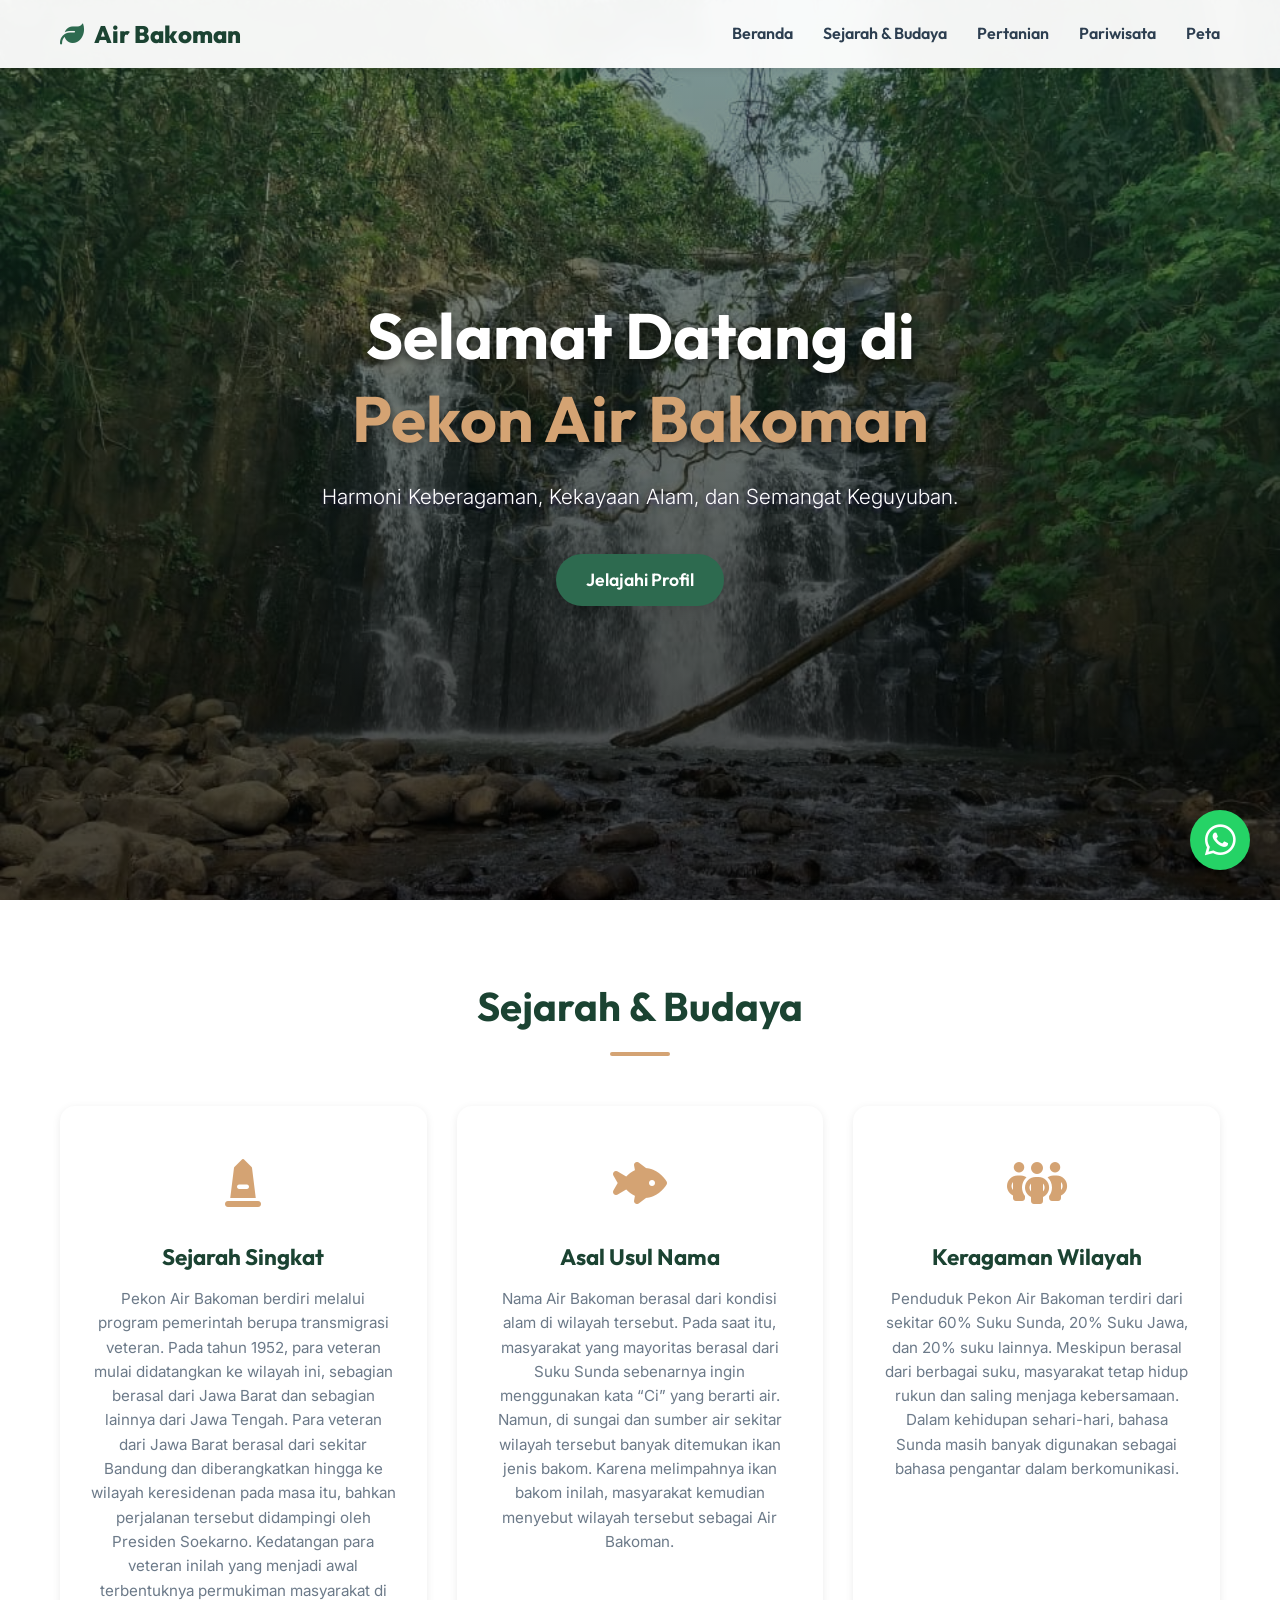
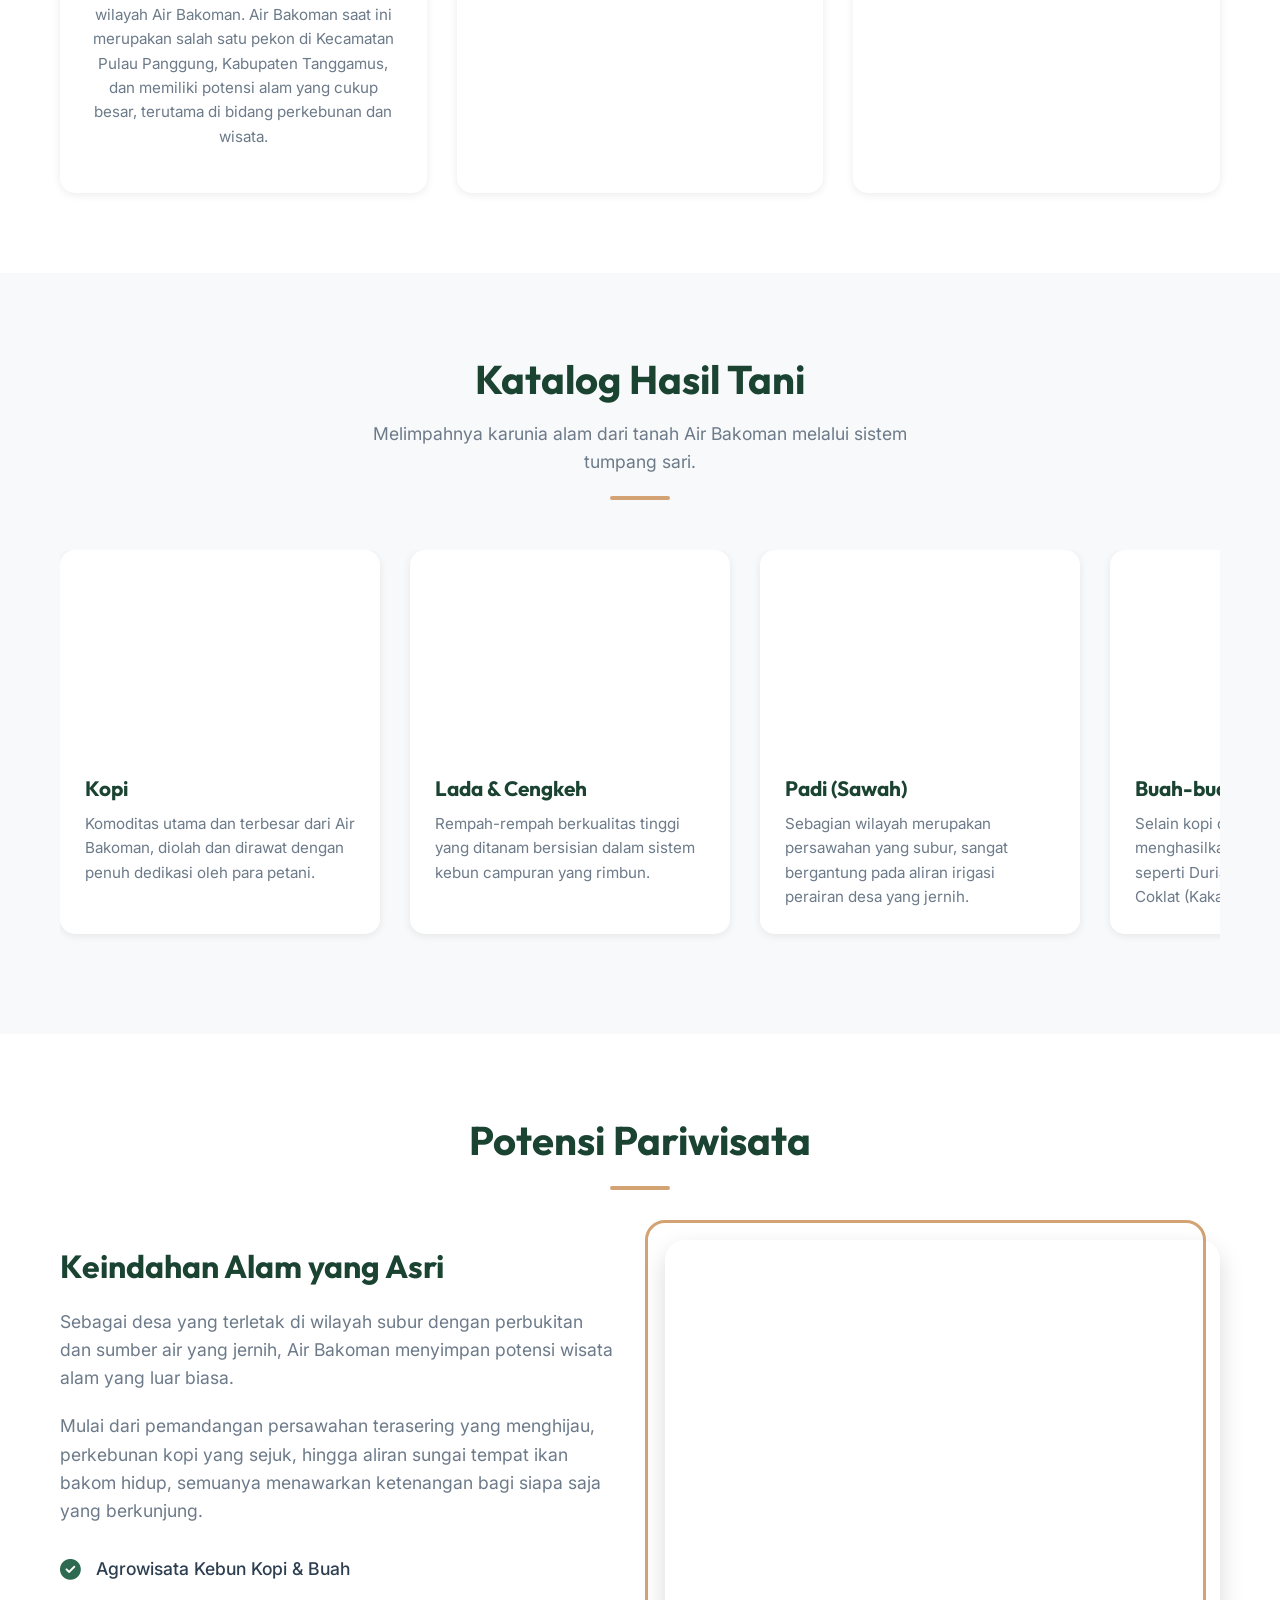
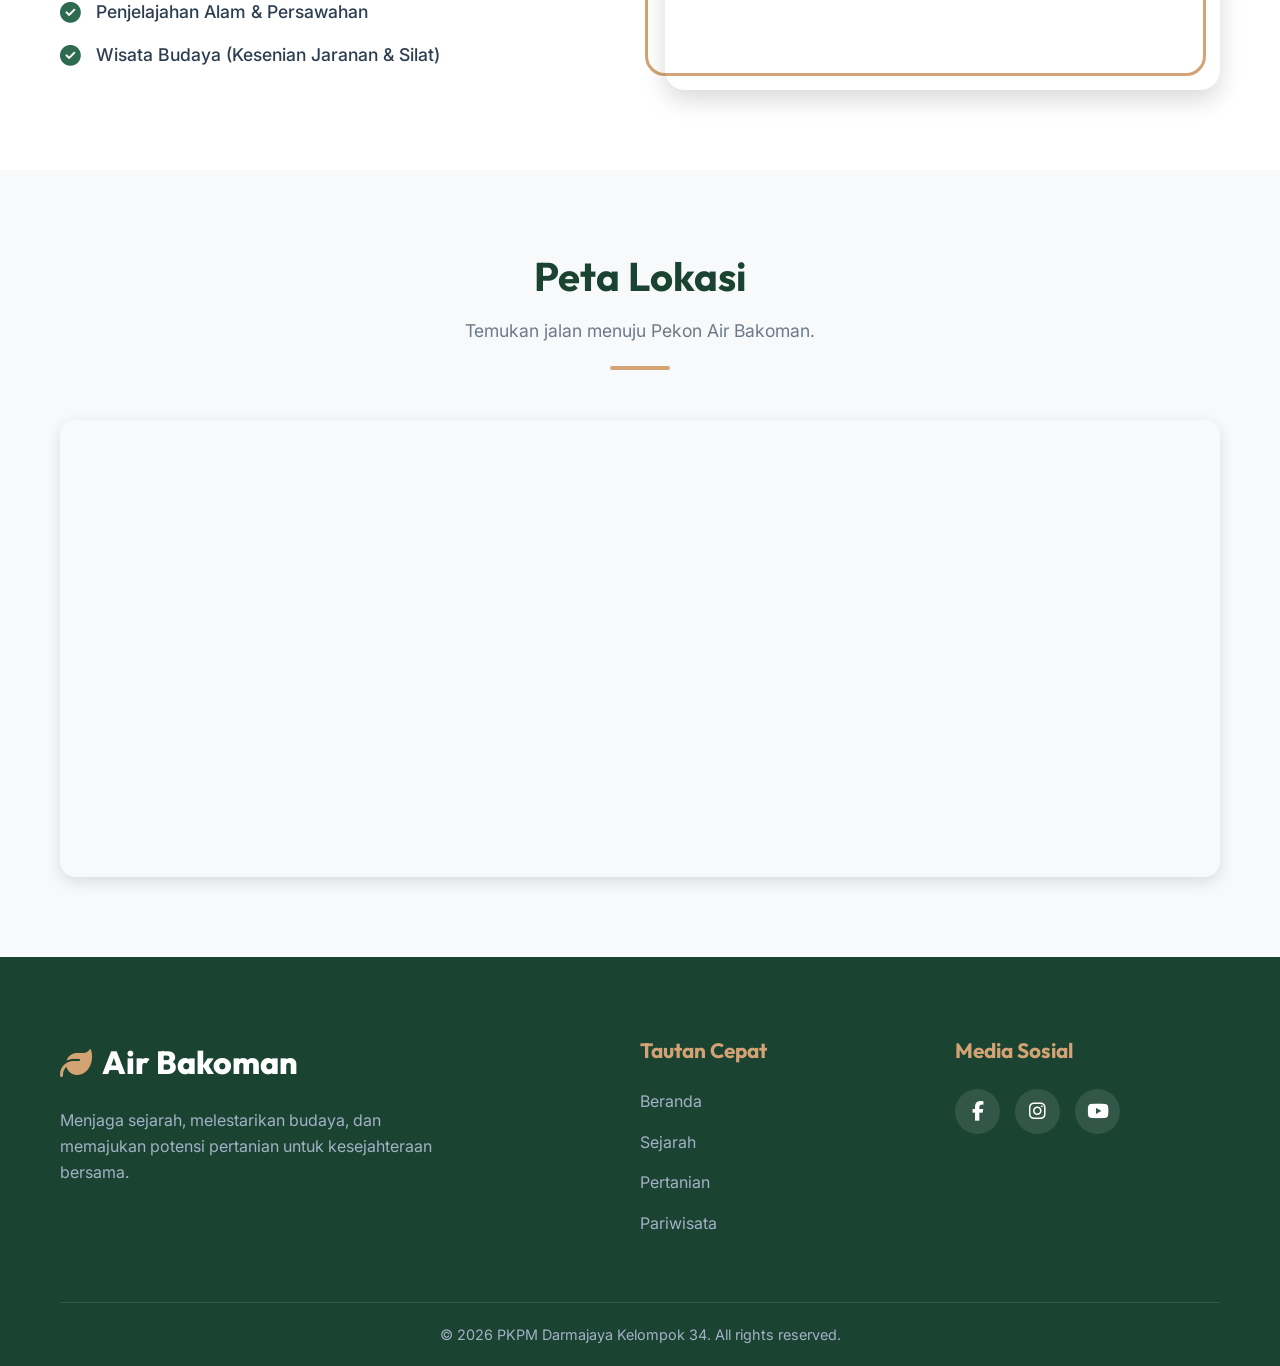
==== commit f33b33c8: "Add files via upload" ====
--- a/index.html
+++ b/index.html
@@ -3,6 +3,7 @@
 <head>
     <meta charset="UTF-8">
     <meta name="viewport" content="width=device-width, initial-scale=1.0">
+    <meta name="google-site-verification" content="google07163c29c63161c1" />
     
     <!-- Primary Meta Tags -->
     <title>Pekon Air Bakoman - Desa Wisata & Penghasil Kopi Tanggamus</title>
@@ -128,16 +129,15 @@
             <div class="agri-grid">
                 <!-- Card 1 -->
                 <div class="agri-card">
-                    <div class="agri-img" style="background-image: url('https://images.unsplash.com/photo-1611162458324-aae1eb4129a4?q=80&w=600&auto=format&fit=crop');"></div>
+                    <div class="agri-img" style="background-image: url('https://images.unsplash.com/photo-1524350876685-274059332603?q=80&w=600&auto=format&fit=crop');"></div>
                     <div class="agri-content">
                         <h3>Kopi</h3>
-                        <div class="badge">90% Hasil Bumi</div>
                         <p>Komoditas utama dan terbesar dari Air Bakoman, diolah dan dirawat dengan penuh dedikasi oleh para petani.</p>
                     </div>
                 </div>
                 <!-- Card 2 -->
                 <div class="agri-card">
-                    <div class="agri-img" style="background-image: url('https://images.unsplash.com/photo-1596040033229-a9821ebd058d?q=80&w=600&auto=format&fit=crop');"></div>
+                    <div class="agri-img" style="background-image: url('https://images.unsplash.com/photo-1628155930542-3c7a64e2c848?q=80&w=600&auto=format&fit=crop');"></div>
                     <div class="agri-content">
                         <h3>Lada & Cengkeh</h3>
                         <p>Rempah-rempah berkualitas tinggi yang ditanam bersisian dalam sistem kebun campuran yang rimbun.</p>
@@ -145,16 +145,15 @@
                 </div>
                 <!-- Card 3 -->
                 <div class="agri-card">
-                    <div class="agri-img" style="background-image: url('https://images.unsplash.com/photo-1588668214407-6ea9a6d8c272?q=80&w=600&auto=format&fit=crop');"></div>
+                    <div class="agri-img" style="background-image: url('https://images.unsplash.com/photo-1531123282218-1c9c71a39f60?q=80&w=600&auto=format&fit=crop');"></div>
                     <div class="agri-content">
                         <h3>Padi (Sawah)</h3>
-                        <div class="badge badge-blue">50% Lahan</div>
                         <p>Sebagian wilayah merupakan persawahan yang subur, sangat bergantung pada aliran irigasi perairan desa yang jernih.</p>
                     </div>
                 </div>
                 <!-- Card 4 -->
                 <div class="agri-card">
-                    <div class="agri-img" style="background-image: url('https://images.unsplash.com/photo-1610832958506-aa56368176cf?q=80&w=600&auto=format&fit=crop');"></div>
+                    <div class="agri-img" style="background-image: url('https://images.unsplash.com/photo-1550828520-4cb496926fc9?q=80&w=600&auto=format&fit=crop');"></div>
                     <div class="agri-content">
                         <h3>Buah-buahan</h3>
                         <p>Selain kopi dan rempah, kebun juga menghasilkan panen buah musiman seperti Durian, Alpukat, Pisang, dan Coklat (Kakao).</p>
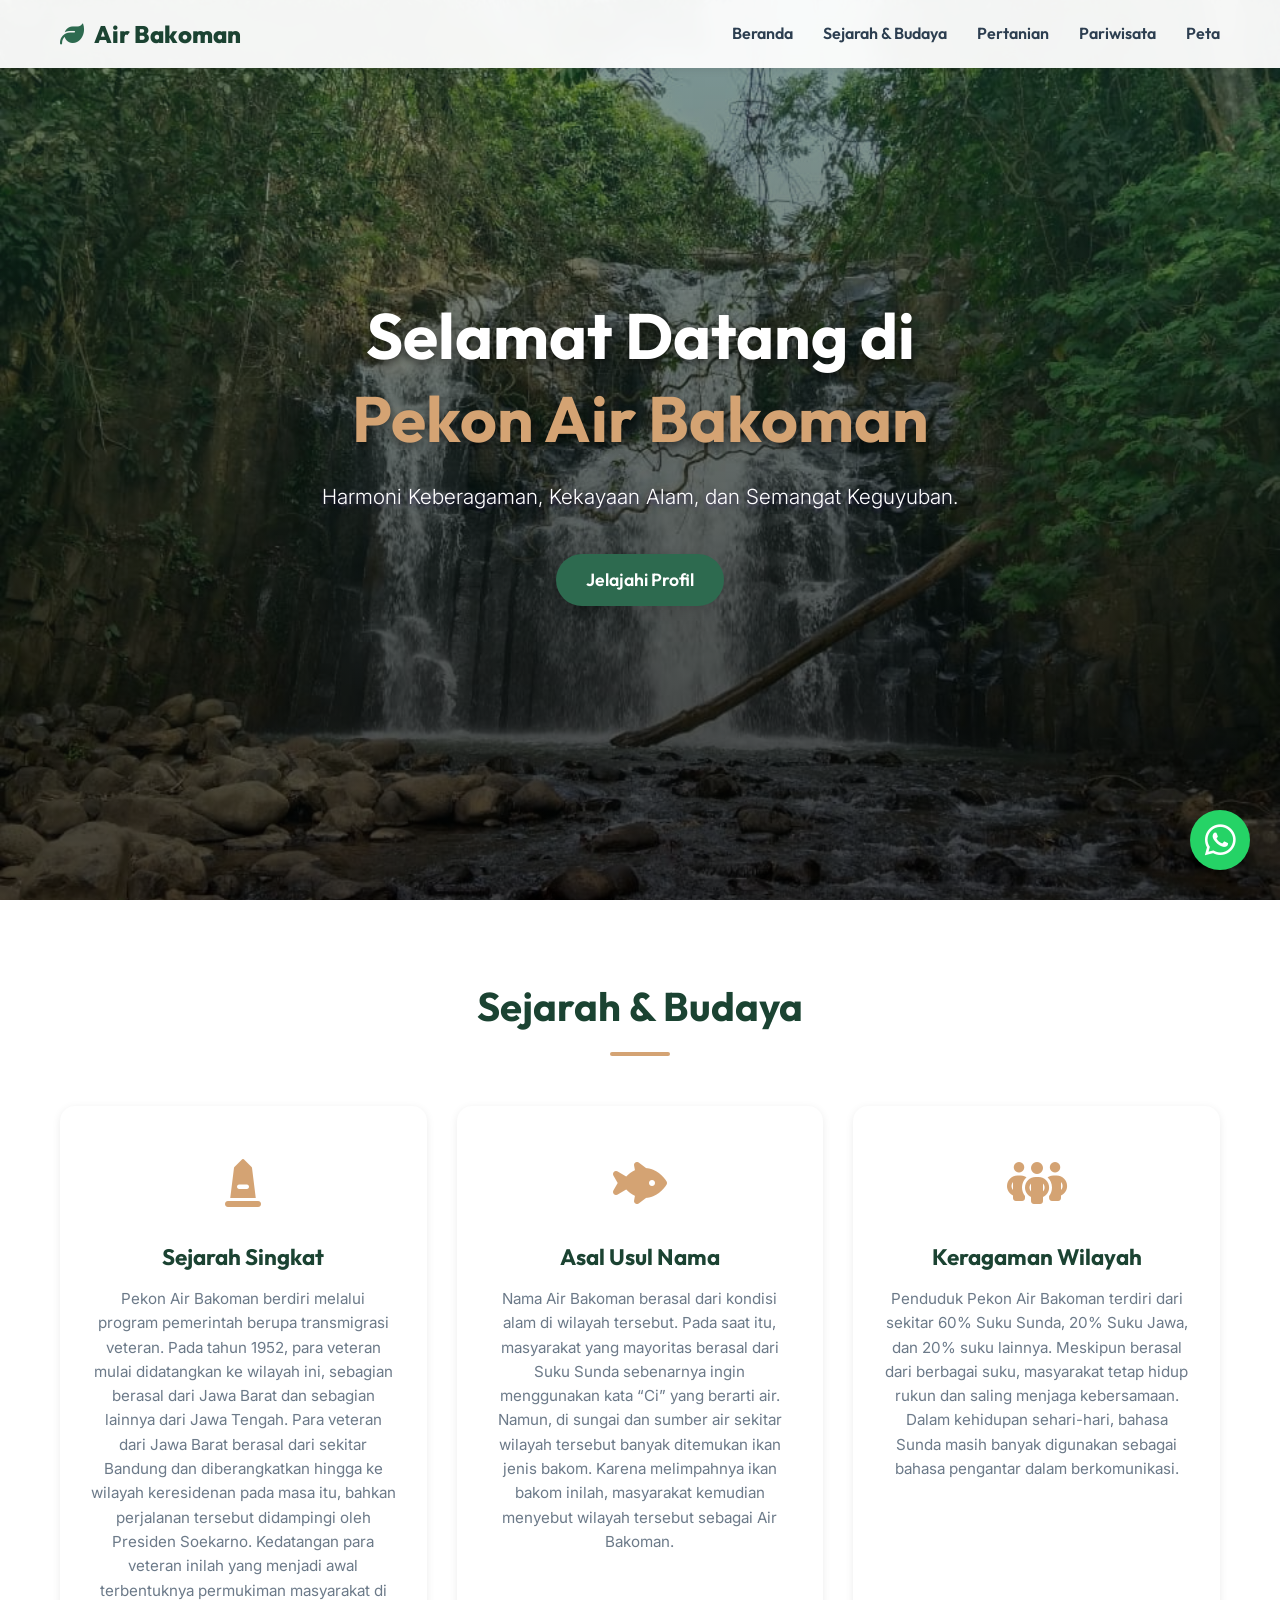
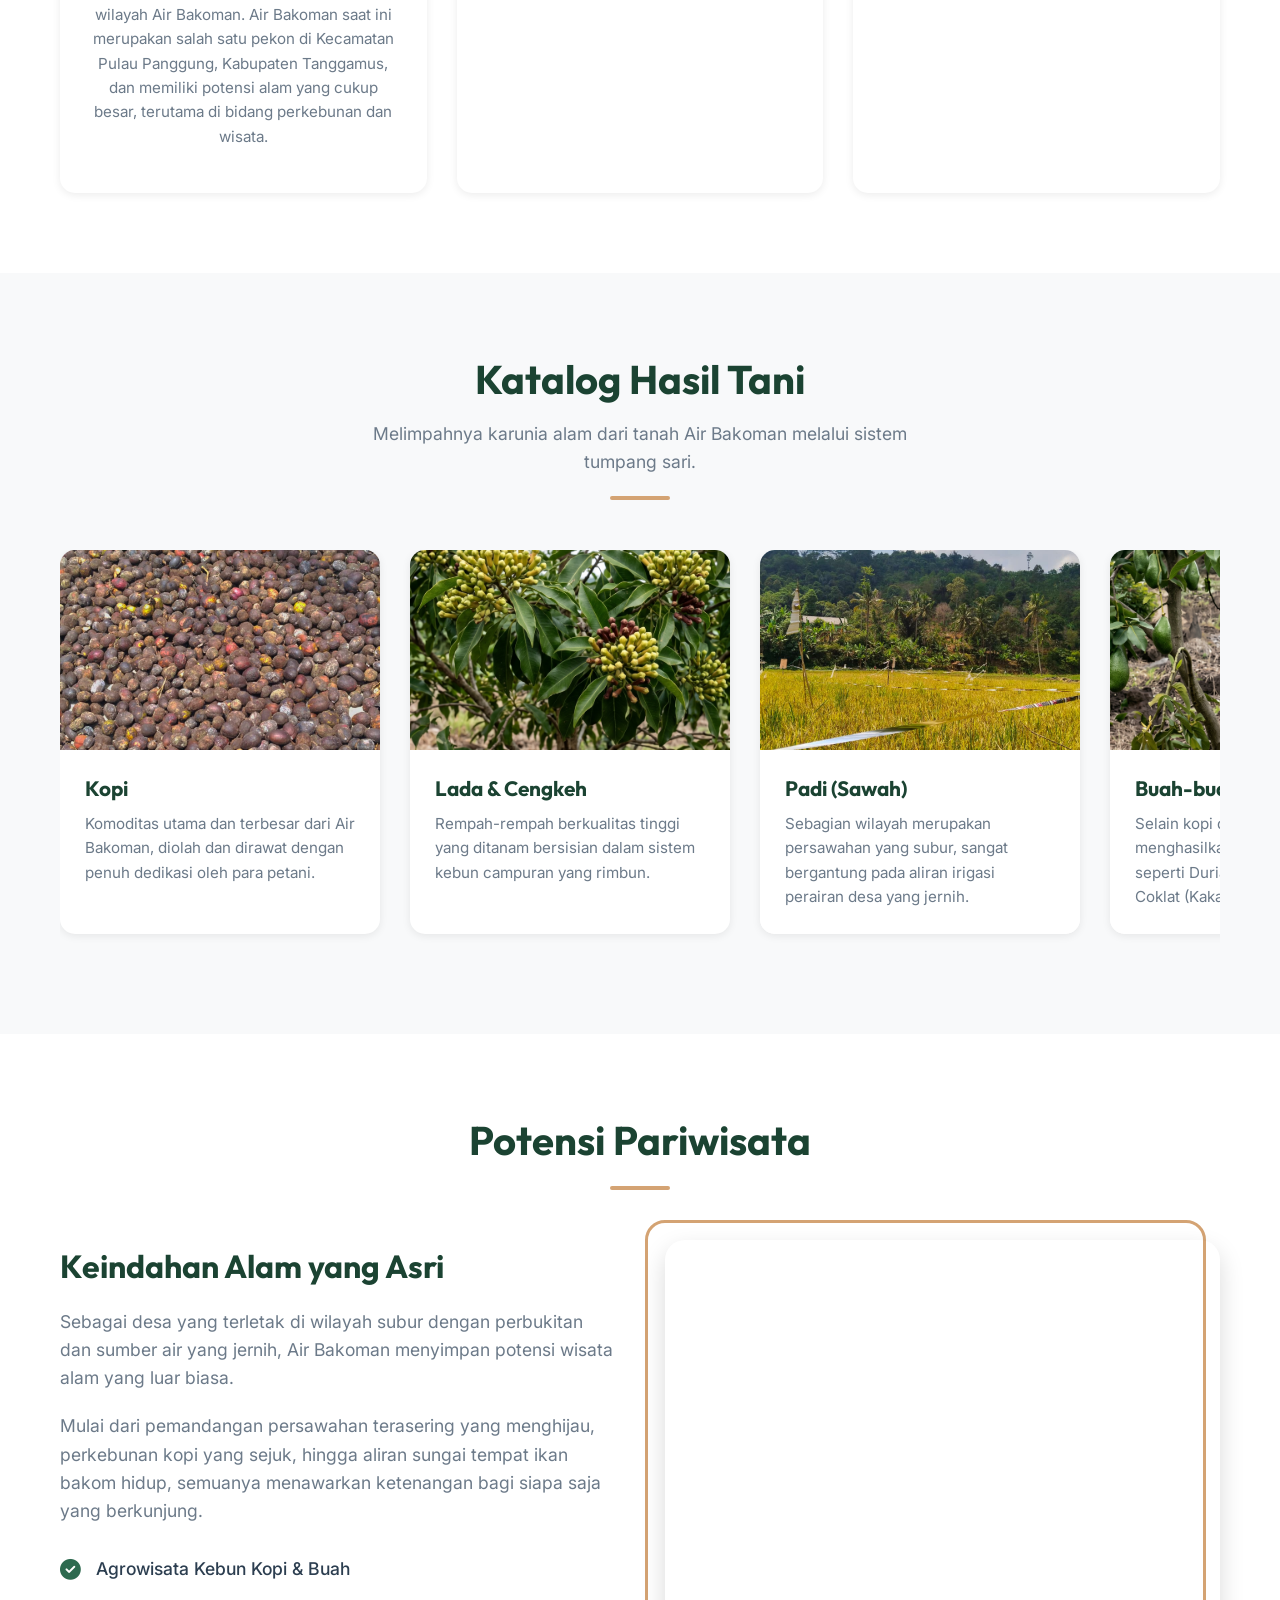
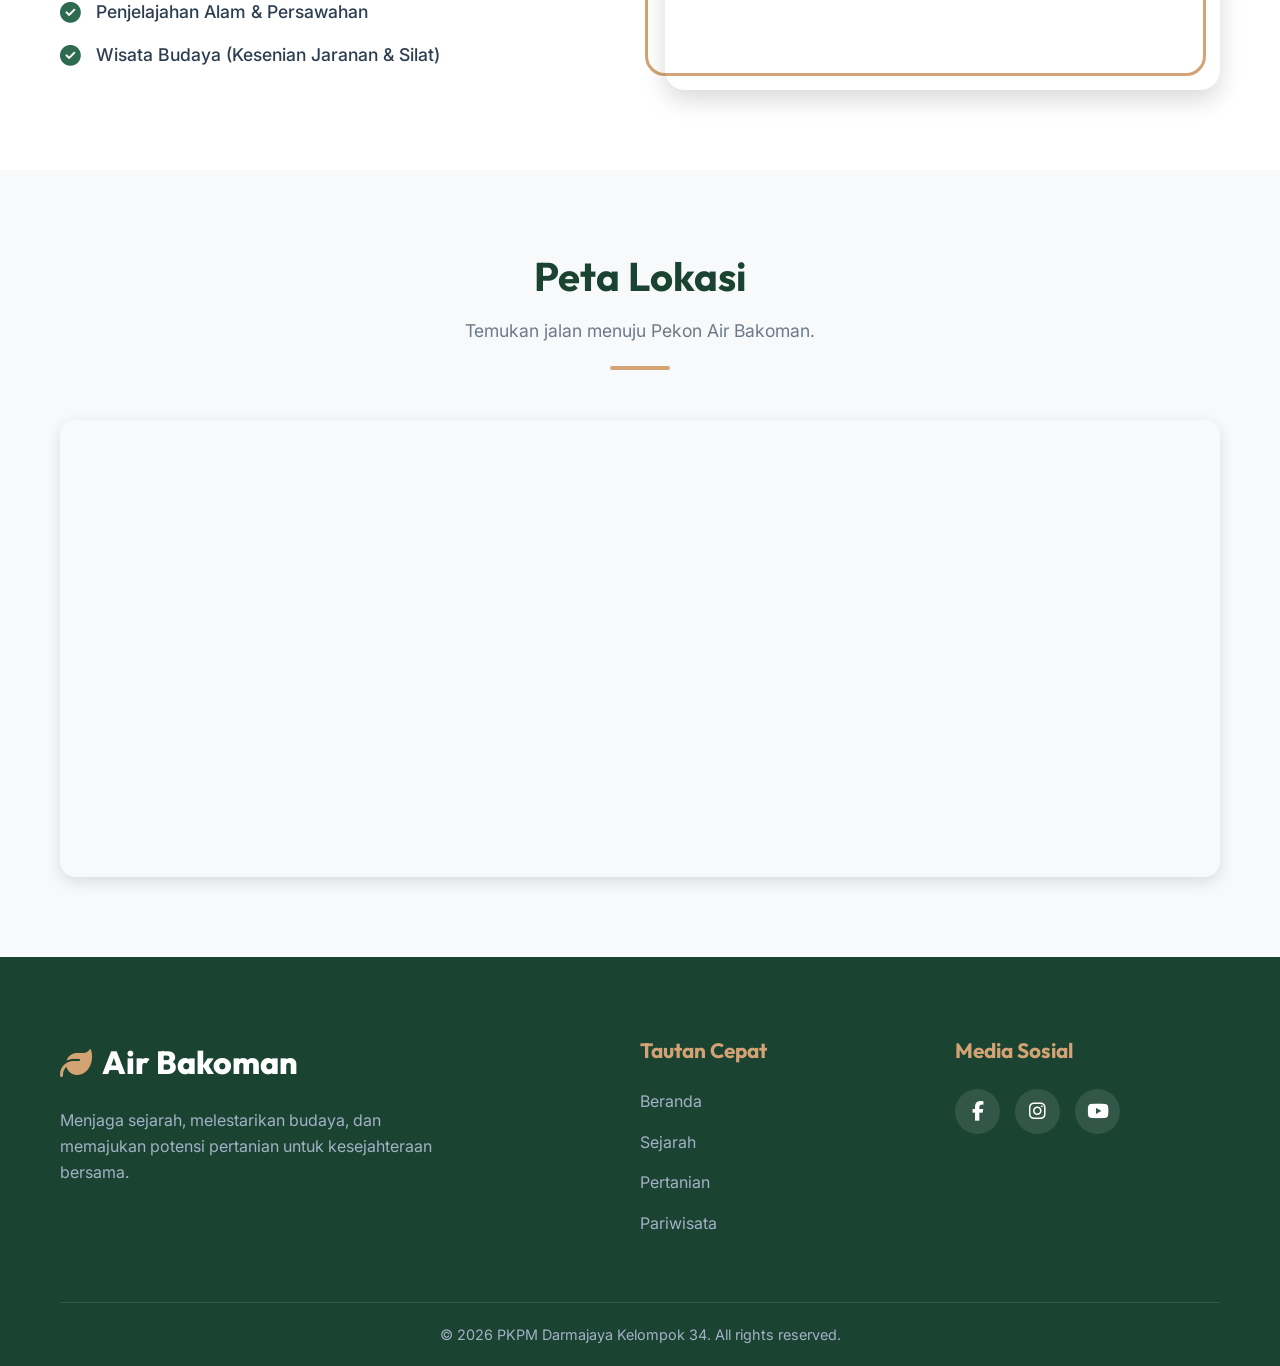
==== commit 170059bf: "Add files via upload" ====
--- a/index.html
+++ b/index.html
@@ -129,7 +129,7 @@
             <div class="agri-grid">
                 <!-- Card 1 -->
                 <div class="agri-card">
-                    <div class="agri-img" style="background-image: url('https://images.unsplash.com/photo-1524350876685-274059332603?q=80&w=600&auto=format&fit=crop');"></div>
+                    <div class="agri-img" style="background-image: url('assets/images/kopi.jpeg');"></div>
                     <div class="agri-content">
                         <h3>Kopi</h3>
                         <p>Komoditas utama dan terbesar dari Air Bakoman, diolah dan dirawat dengan penuh dedikasi oleh para petani.</p>
@@ -137,7 +137,7 @@
                 </div>
                 <!-- Card 2 -->
                 <div class="agri-card">
-                    <div class="agri-img" style="background-image: url('https://images.unsplash.com/photo-1628155930542-3c7a64e2c848?q=80&w=600&auto=format&fit=crop');"></div>
+                    <div class="agri-img" style="background-image: url('assets/images/cengkeh.jpg');"></div>
                     <div class="agri-content">
                         <h3>Lada & Cengkeh</h3>
                         <p>Rempah-rempah berkualitas tinggi yang ditanam bersisian dalam sistem kebun campuran yang rimbun.</p>
@@ -145,7 +145,7 @@
                 </div>
                 <!-- Card 3 -->
                 <div class="agri-card">
-                    <div class="agri-img" style="background-image: url('https://images.unsplash.com/photo-1531123282218-1c9c71a39f60?q=80&w=600&auto=format&fit=crop');"></div>
+                    <div class="agri-img" style="background-image: url('assets/images/padi.jpeg');"></div>
                     <div class="agri-content">
                         <h3>Padi (Sawah)</h3>
                         <p>Sebagian wilayah merupakan persawahan yang subur, sangat bergantung pada aliran irigasi perairan desa yang jernih.</p>
@@ -153,7 +153,7 @@
                 </div>
                 <!-- Card 4 -->
                 <div class="agri-card">
-                    <div class="agri-img" style="background-image: url('https://images.unsplash.com/photo-1550828520-4cb496926fc9?q=80&w=600&auto=format&fit=crop');"></div>
+                    <div class="agri-img" style="background-image: url('assets/images/alpukat.jpg');"></div>
                     <div class="agri-content">
                         <h3>Buah-buahan</h3>
                         <p>Selain kopi dan rempah, kebun juga menghasilkan panen buah musiman seperti Durian, Alpukat, Pisang, dan Coklat (Kakao).</p>
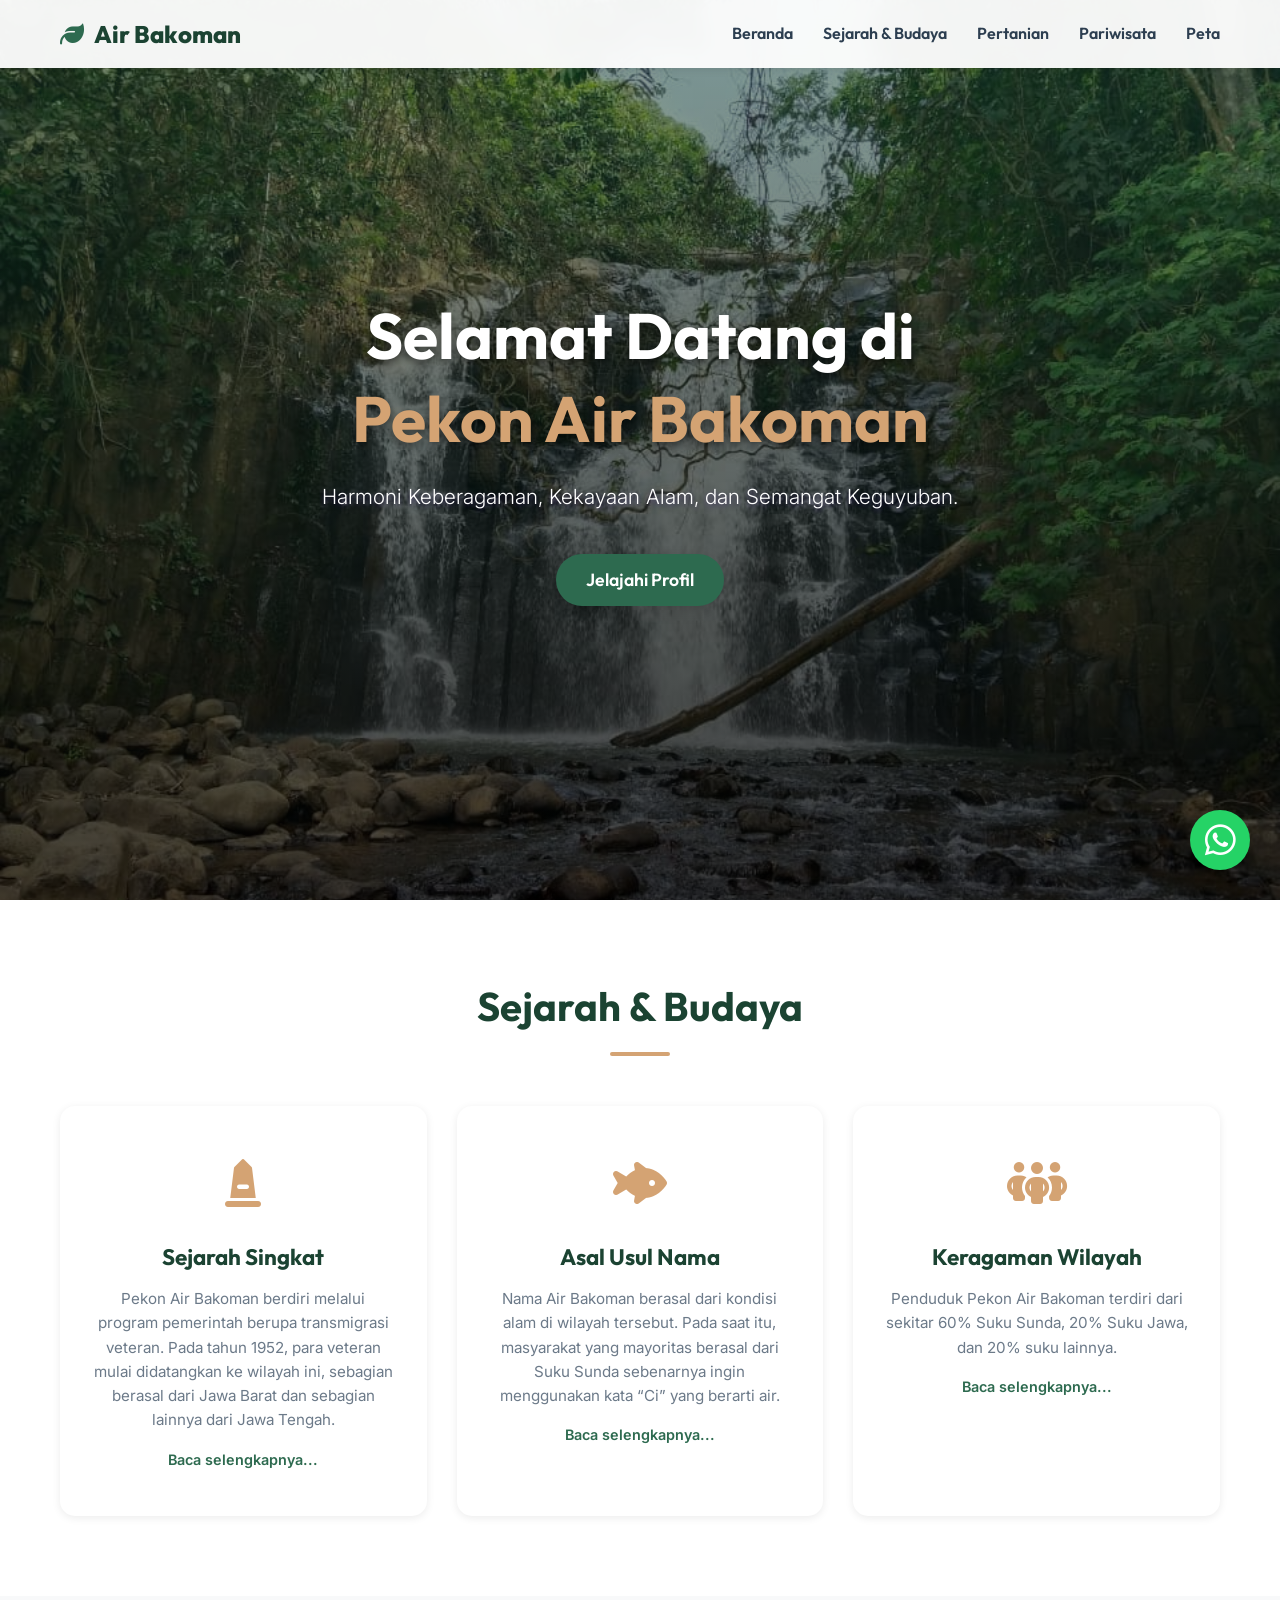
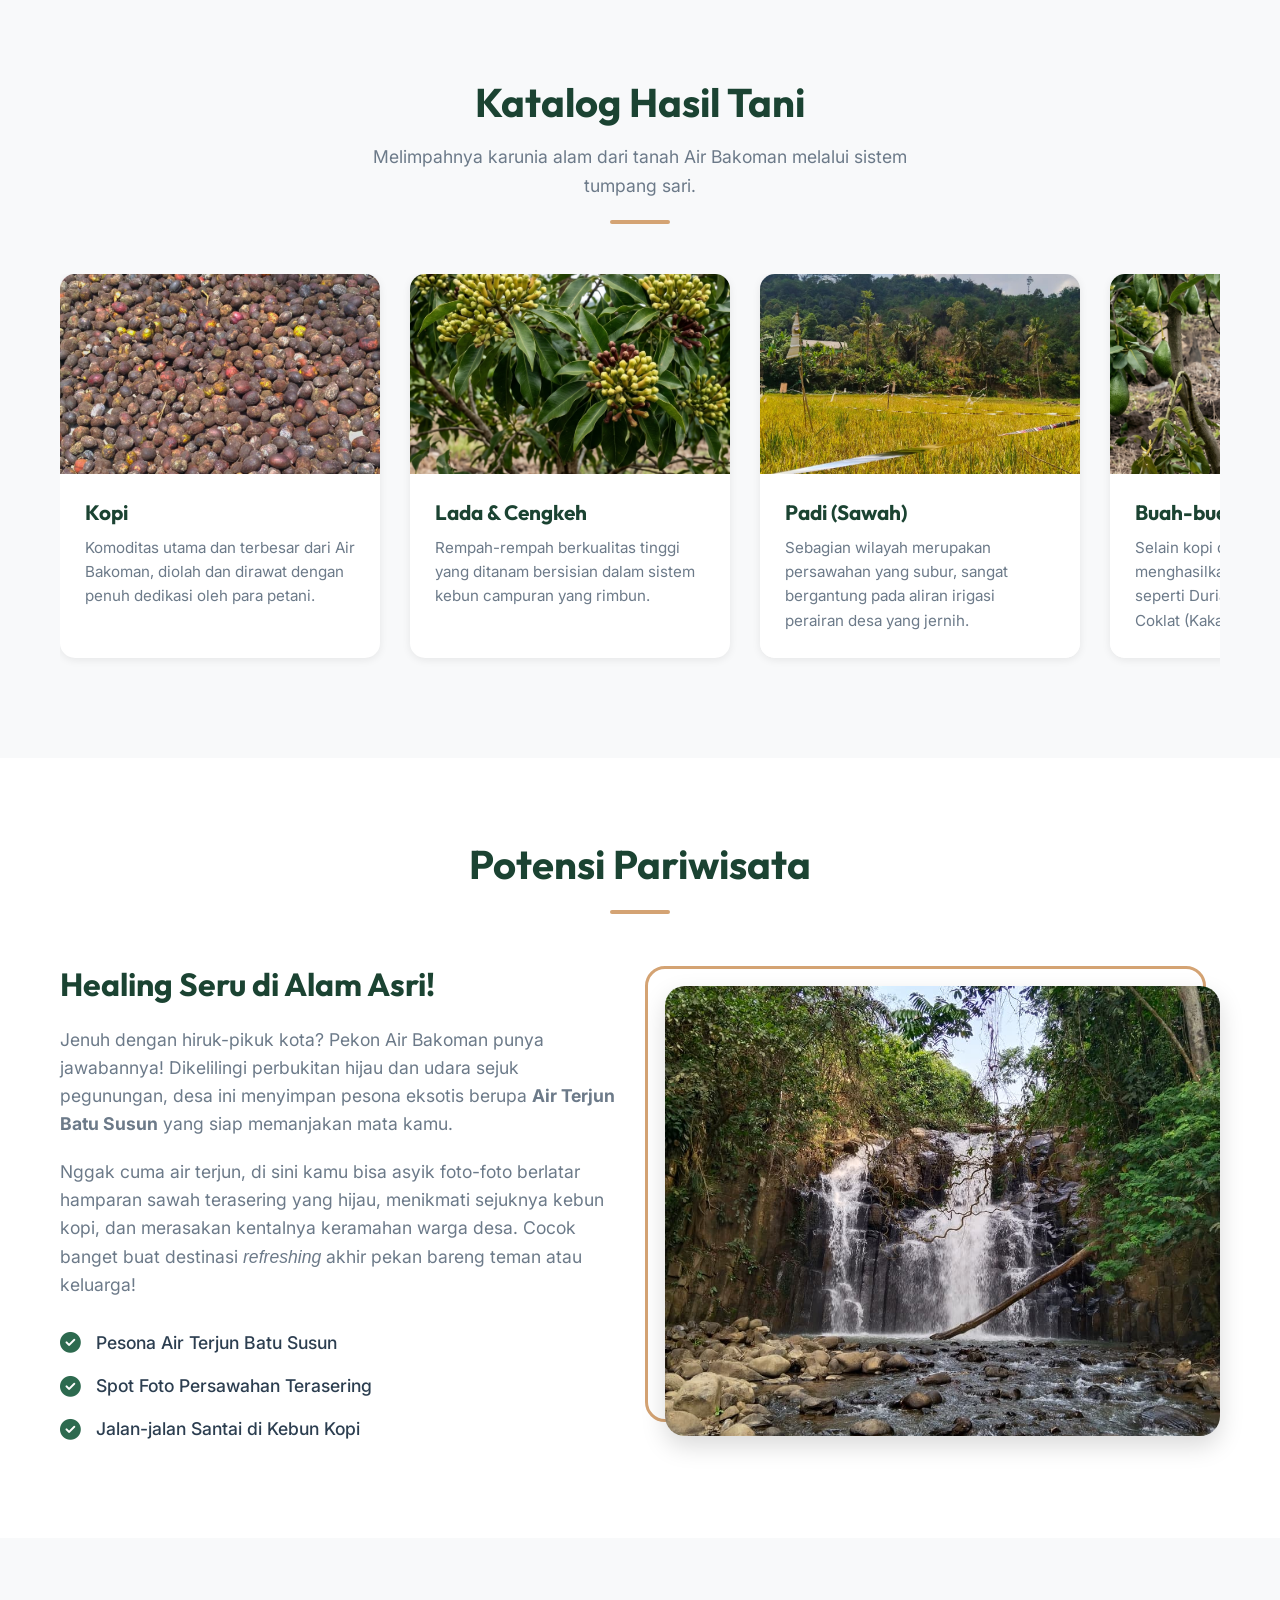
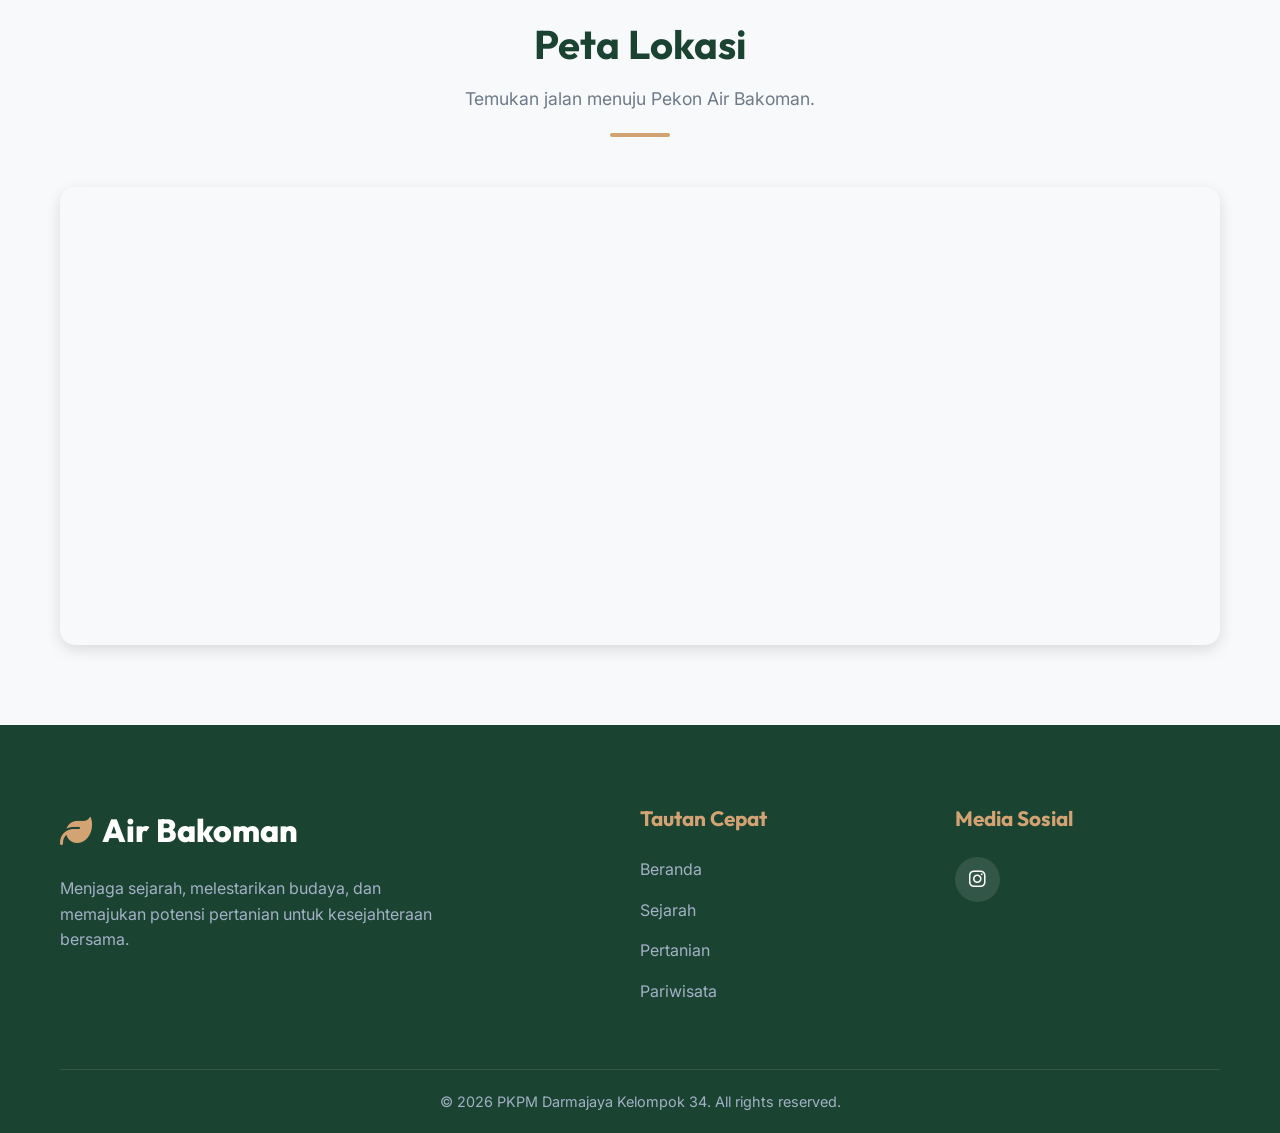
==== commit 3249f52d: "Add files via upload" ====
--- a/index.html
+++ b/index.html
@@ -101,17 +101,29 @@
                 <div class="history-card">
                     <div class="card-icon"><i class="fa-solid fa-monument"></i></div>
                     <h3>Sejarah Singkat</h3>
-                    <p>Pekon Air Bakoman berdiri melalui program pemerintah berupa transmigrasi veteran. Pada tahun 1952, para veteran mulai didatangkan ke wilayah ini, sebagian berasal dari Jawa Barat dan sebagian lainnya dari Jawa Tengah. Para veteran dari Jawa Barat berasal dari sekitar Bandung dan diberangkatkan hingga ke wilayah keresidenan pada masa itu, bahkan perjalanan tersebut didampingi oleh Presiden Soekarno. Kedatangan para veteran inilah yang menjadi awal terbentuknya permukiman masyarakat di wilayah Air Bakoman. Air Bakoman saat ini merupakan salah satu pekon di Kecamatan Pulau Panggung, Kabupaten Tanggamus, dan memiliki potensi alam yang cukup besar, terutama di bidang perkebunan dan wisata.</p>
+                    <p class="history-text">
+                        Pekon Air Bakoman berdiri melalui program pemerintah berupa transmigrasi veteran. Pada tahun 1952, para veteran mulai didatangkan ke wilayah ini, sebagian berasal dari Jawa Barat dan sebagian lainnya dari Jawa Tengah. 
+                        <span class="more-text" style="display:none;">Para veteran dari Jawa Barat berasal dari sekitar Bandung dan diberangkatkan hingga ke wilayah keresidenan pada masa itu, bahkan perjalanan tersebut didampingi oleh Presiden Soekarno. Kedatangan para veteran inilah yang menjadi awal terbentuknya permukiman masyarakat di wilayah Air Bakoman. Air Bakoman saat ini merupakan salah satu pekon di Kecamatan Pulau Panggung, Kabupaten Tanggamus, dan memiliki potensi alam yang cukup besar, terutama di bidang perkebunan dan wisata.</span>
+                    </p>
+                    <a href="javascript:void(0)" class="read-more-btn">Baca selengkapnya...</a>
                 </div>
                 <div class="history-card">
                     <div class="card-icon"><i class="fa-solid fa-fish-fins"></i></div>
                     <h3>Asal Usul Nama</h3>
-                    <p>Nama Air Bakoman berasal dari kondisi alam di wilayah tersebut. Pada saat itu, masyarakat yang mayoritas berasal dari Suku Sunda sebenarnya ingin menggunakan kata “Ci” yang berarti air. Namun, di sungai dan sumber air sekitar wilayah tersebut banyak ditemukan ikan jenis bakom. Karena melimpahnya ikan bakom inilah, masyarakat kemudian menyebut wilayah tersebut sebagai Air Bakoman.</p>
+                    <p class="history-text">
+                        Nama Air Bakoman berasal dari kondisi alam di wilayah tersebut. Pada saat itu, masyarakat yang mayoritas berasal dari Suku Sunda sebenarnya ingin menggunakan kata “Ci” yang berarti air. 
+                        <span class="more-text" style="display:none;">Namun, di sungai dan sumber air sekitar wilayah tersebut banyak ditemukan ikan jenis bakom. Karena melimpahnya ikan bakom inilah, masyarakat kemudian menyebut wilayah tersebut sebagai Air Bakoman.</span>
+                    </p>
+                    <a href="javascript:void(0)" class="read-more-btn">Baca selengkapnya...</a>
                 </div>
                 <div class="history-card">
                     <div class="card-icon"><i class="fa-solid fa-people-group"></i></div>
                     <h3>Keragaman Wilayah</h3>
-                    <p>Penduduk Pekon Air Bakoman terdiri dari sekitar 60% Suku Sunda, 20% Suku Jawa, dan 20% suku lainnya. Meskipun berasal dari berbagai suku, masyarakat tetap hidup rukun dan saling menjaga kebersamaan. Dalam kehidupan sehari-hari, bahasa Sunda masih banyak digunakan sebagai bahasa pengantar dalam berkomunikasi.</p>
+                    <p class="history-text">
+                        Penduduk Pekon Air Bakoman terdiri dari sekitar 60% Suku Sunda, 20% Suku Jawa, dan 20% suku lainnya. 
+                        <span class="more-text" style="display:none;">Meskipun berasal dari berbagai suku, masyarakat tetap hidup rukun dan saling menjaga kebersamaan. Dalam kehidupan sehari-hari, bahasa Sunda masih banyak digunakan sebagai bahasa pengantar dalam berkomunikasi.</span>
+                    </p>
+                    <a href="javascript:void(0)" class="read-more-btn">Baca selengkapnya...</a>
                 </div>
             </div>
         </div>
@@ -172,16 +184,16 @@
             </div>
             <div class="tourism-container">
                 <div class="tourism-info">
-                    <h3>Keindahan Alam yang Asri</h3>
-                    <p>Sebagai desa yang terletak di wilayah subur dengan perbukitan dan sumber air yang jernih, Air Bakoman menyimpan potensi wisata alam yang luar biasa.</p>
-                    <p>Mulai dari pemandangan persawahan terasering yang menghijau, perkebunan kopi yang sejuk, hingga aliran sungai tempat ikan bakom hidup, semuanya menawarkan ketenangan bagi siapa saja yang berkunjung.</p>
+                    <h3>Healing Seru di Alam Asri!</h3>
+                    <p>Jenuh dengan hiruk-pikuk kota? Pekon Air Bakoman punya jawabannya! Dikelilingi perbukitan hijau dan udara sejuk pegunungan, desa ini menyimpan pesona eksotis berupa <strong>Air Terjun Batu Susun</strong> yang siap memanjakan mata kamu.</p>
+                    <p>Nggak cuma air terjun, di sini kamu bisa asyik foto-foto berlatar hamparan sawah terasering yang hijau, menikmati sejuknya kebun kopi, dan merasakan kentalnya keramahan warga desa. Cocok banget buat destinasi <i>refreshing</i> akhir pekan bareng teman atau keluarga!</p>
                     <ul class="tourism-list">
-                        <li><i class="fa-solid fa-check-circle"></i> Agrowisata Kebun Kopi & Buah</li>
-                        <li><i class="fa-solid fa-check-circle"></i> Penjelajahan Alam & Persawahan</li>
-                        <li><i class="fa-solid fa-check-circle"></i> Wisata Budaya (Kesenian Jaranan & Silat)</li>
+                        <li><i class="fa-solid fa-check-circle"></i> Pesona Air Terjun Batu Susun</li>
+                        <li><i class="fa-solid fa-check-circle"></i> Spot Foto Persawahan Terasering</li>
+                        <li><i class="fa-solid fa-check-circle"></i> Jalan-jalan Santai di Kebun Kopi</li>
                     </ul>
                 </div>
-                <div class="tourism-image" style="background-image: url('https://images.unsplash.com/photo-1518182170546-076616fdfaaf?q=80&w=800&auto=format&fit=crop');">
+                <div class="tourism-image" style="background-image: url('assets/images/arter batu susun.jpeg');">
                 </div>
             </div>
         </div>
@@ -233,9 +245,8 @@
                 <div class="footer-social">
                     <h3>Media Sosial</h3>
                     <div class="social-icons">
-                        <a href="#" class="social-icon"><i class="fa-brands fa-facebook-f"></i></a>
-                        <a href="#" class="social-icon"><i class="fa-brands fa-instagram"></i></a>
-                        <a href="#" class="social-icon"><i class="fa-brands fa-youtube"></i></a>
+                        <ahref="https://www.instagram.com/pekon.airbakoman/" class="social-icon"><i class="fa-brands fa-instagram"></i></ahref=>
+                       
                     </div>
                 </div>
             </div>
@@ -246,7 +257,7 @@
     </footer>
 
     <!-- WhatsApp Floating Button -->
-    <a href="https://wa.me/6281234567890" class="wa-float" target="_blank" rel="noopener noreferrer">
+    <a href="https://wa.me/+62 812-7340-8232" class="wa-float" target="_blank" rel="noopener noreferrer">
         <i class="fa-brands fa-whatsapp"></i>
     </a>
 
--- a/css/style.css
+++ b/css/style.css
@@ -319,6 +319,20 @@
 .history-card p {
     color: var(--text-light);
     font-size: 0.95rem;
+}
+
+.read-more-btn {
+    display: inline-block;
+    margin-top: 15px;
+    color: var(--primary-color);
+    font-size: 0.9rem;
+    font-weight: 600;
+    cursor: pointer;
+}
+
+.read-more-btn:hover {
+    color: var(--primary-dark);
+    text-decoration: underline;
 }
 
 /* Katalog Hasil Tani Slider */
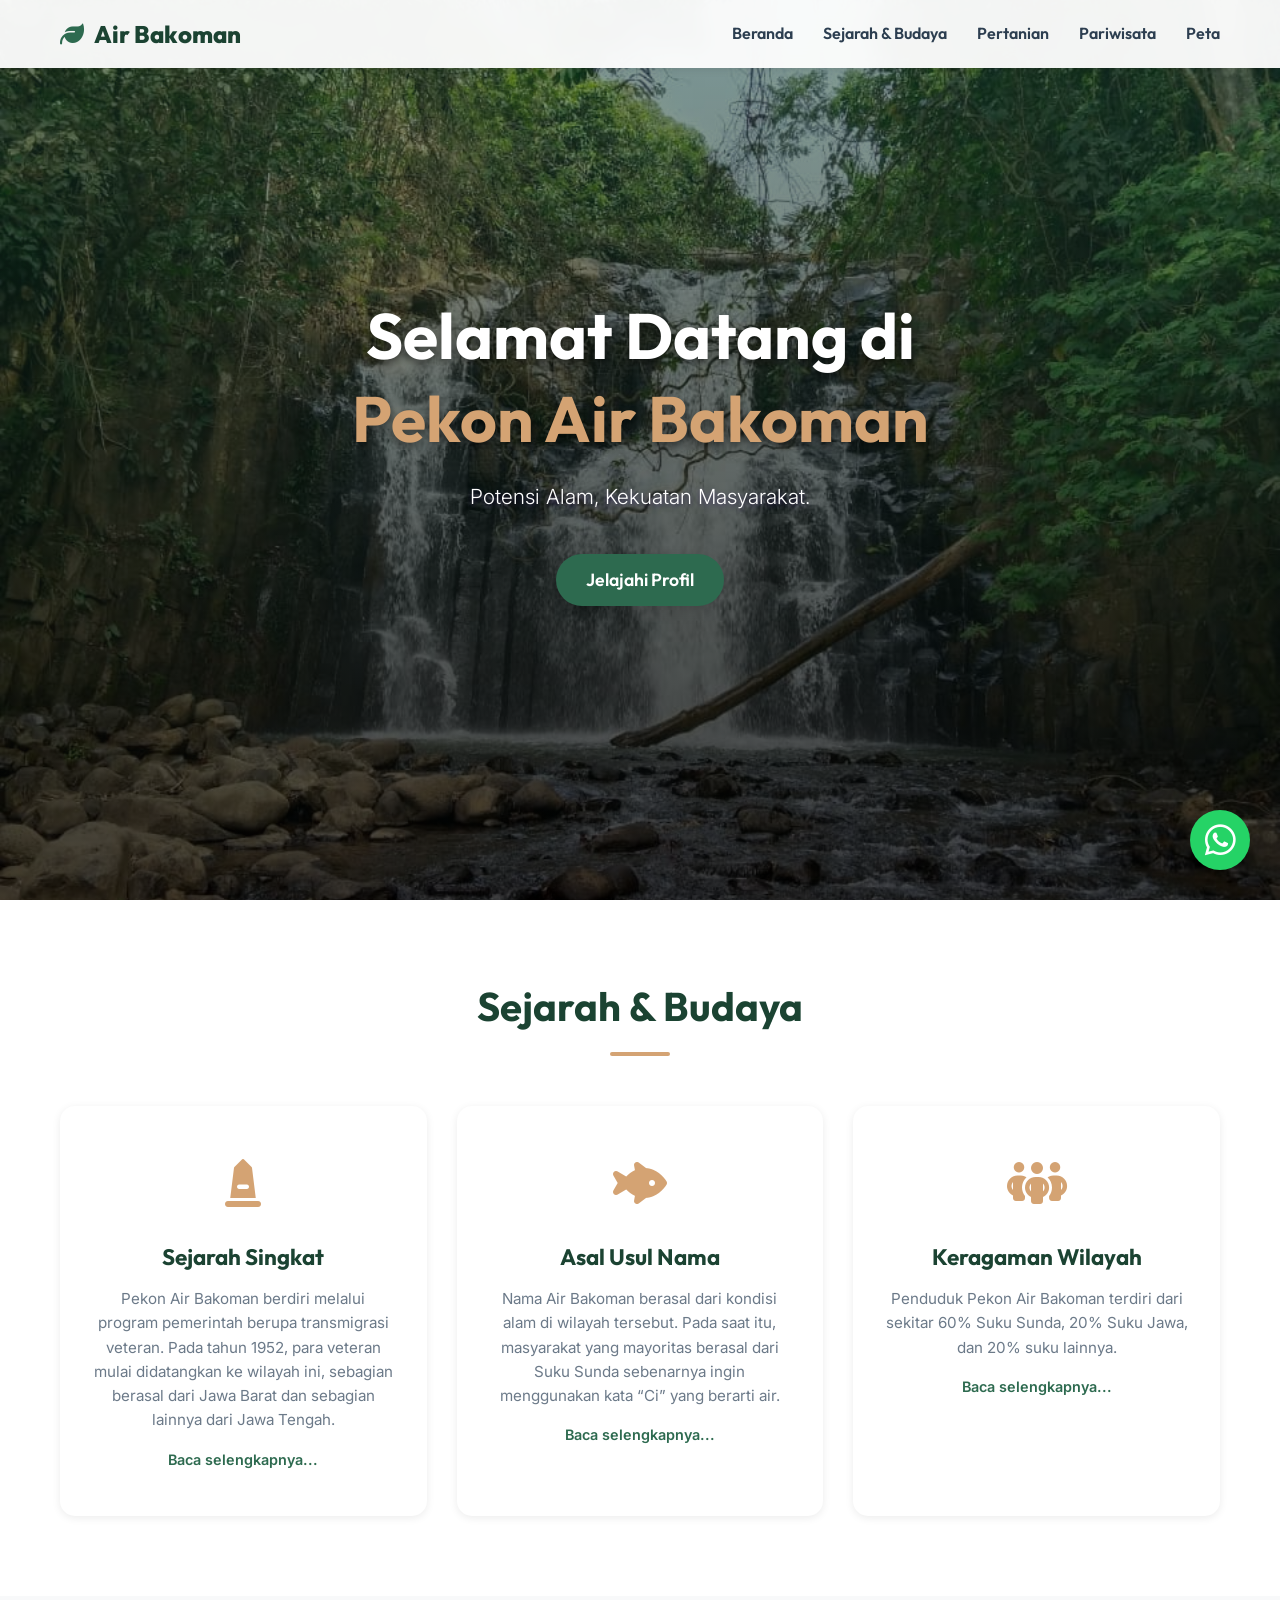
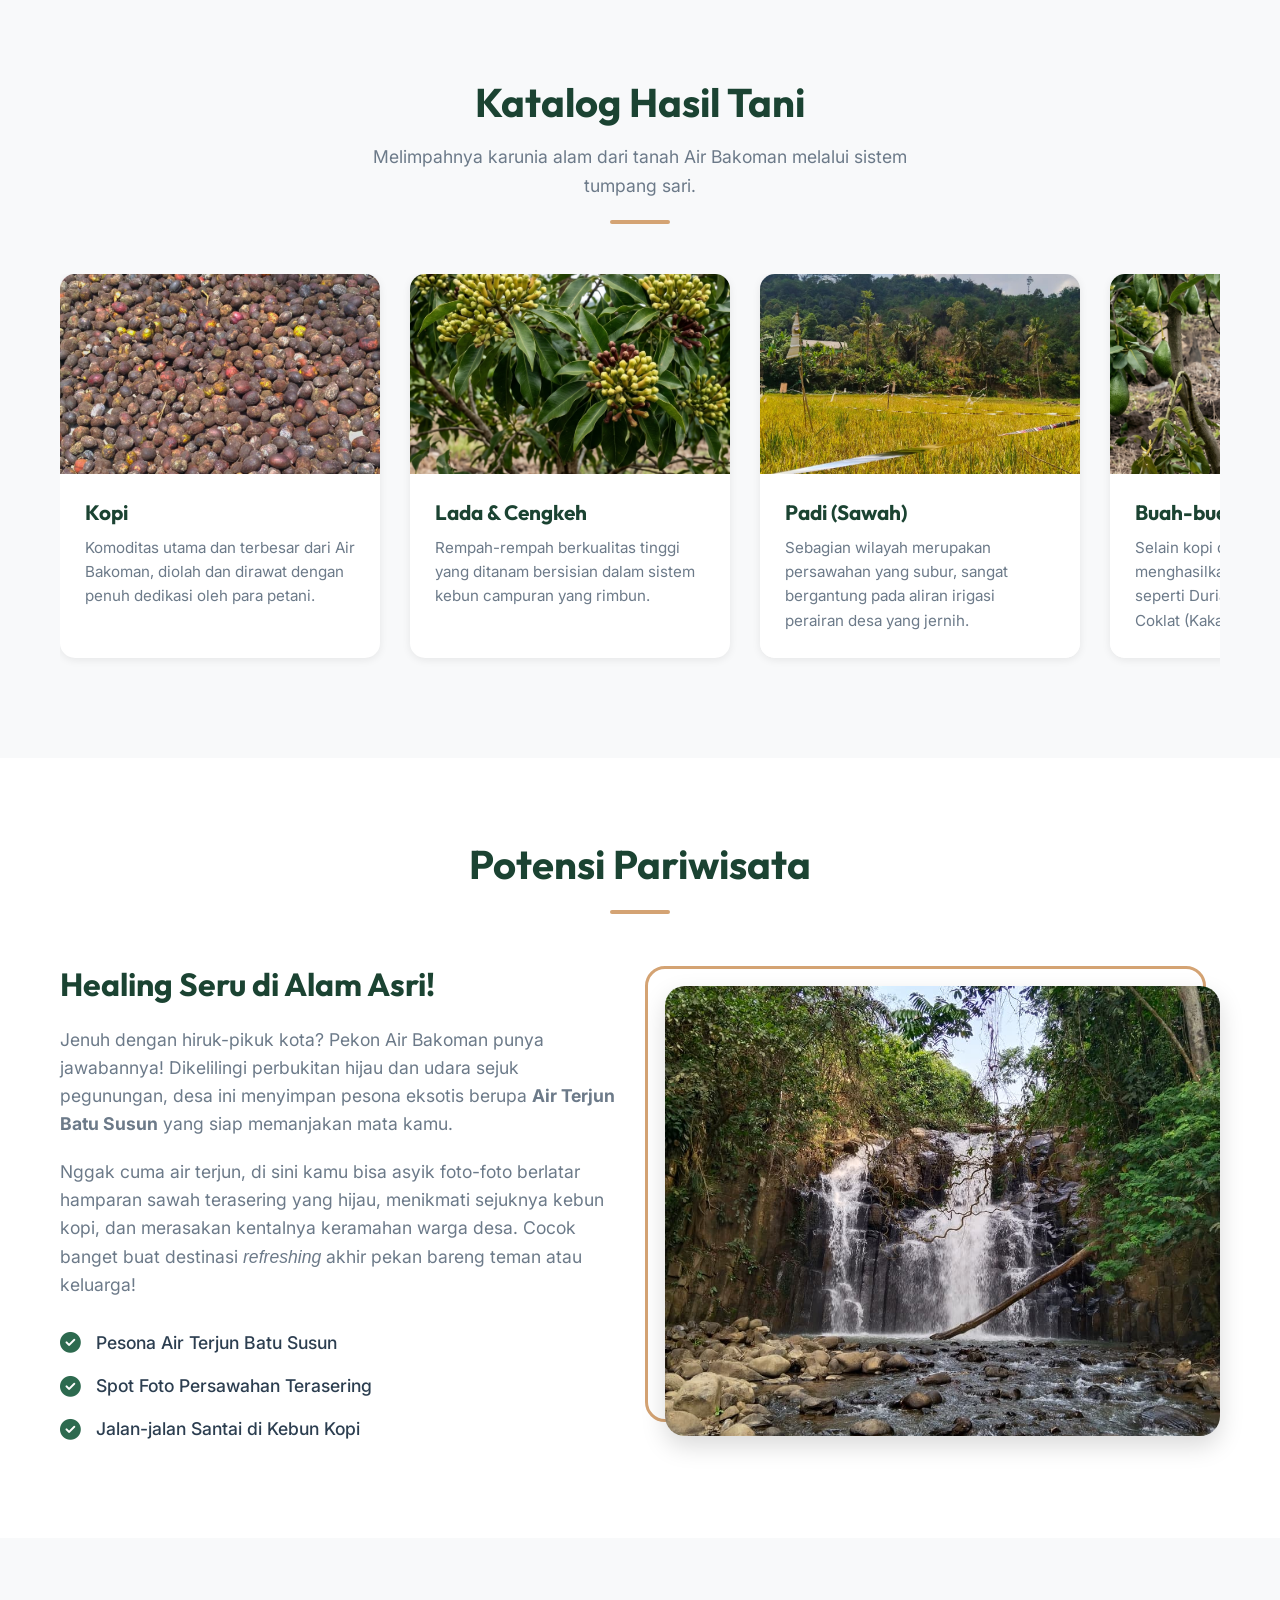
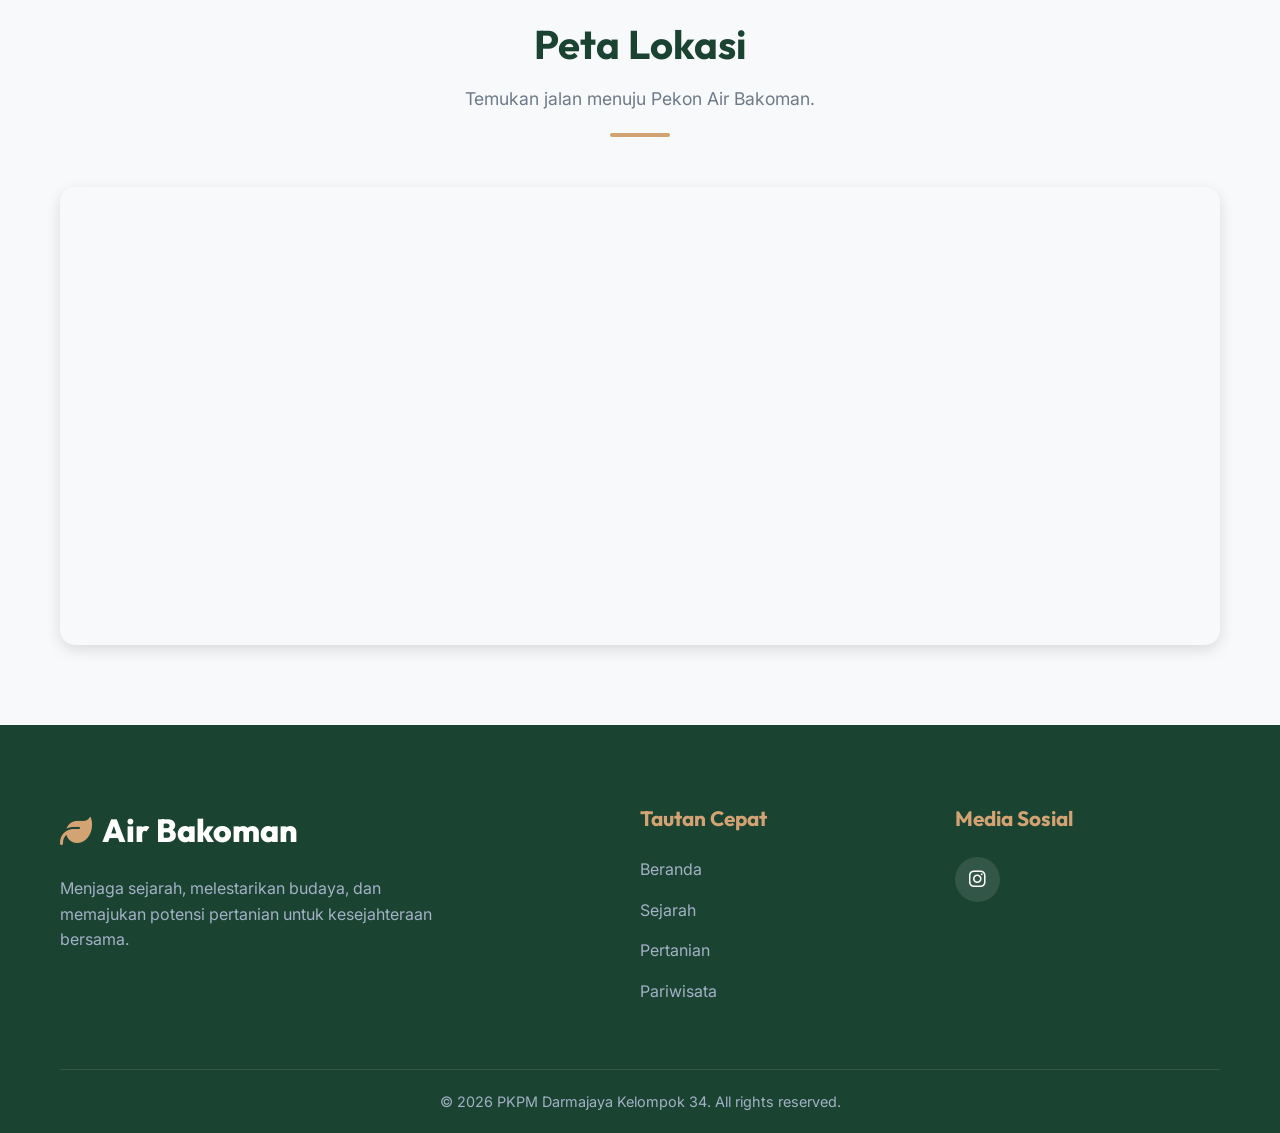
==== commit ce062770: "Add files via upload" ====
--- a/index.html
+++ b/index.html
@@ -85,7 +85,7 @@
         </div>
         <div class="hero-content">
             <h1 class="fade-in-up">Selamat Datang di <br><span class="highlight">Pekon Air Bakoman</span></h1>
-            <p class="fade-in-up delay-1">Harmoni Keberagaman, Kekayaan Alam, dan Semangat Keguyuban.</p>
+            <p class="fade-in-up delay-1">Potensi Alam, Kekuatan Masyarakat.</p>
             <a href="#history" class="btn-primary fade-in-up delay-2">Jelajahi Profil</a>
         </div>
     </header>
@@ -245,7 +245,7 @@
                 <div class="footer-social">
                     <h3>Media Sosial</h3>
                     <div class="social-icons">
-                        <ahref="https://www.instagram.com/pekon.airbakoman/" class="social-icon"><i class="fa-brands fa-instagram"></i></ahref=>
+                        <a href="https://www.instagram.com/pekon.airbakoman/" class="social-icon"><i class="fa-brands fa-instagram"></i></a>
                        
                     </div>
                 </div>
